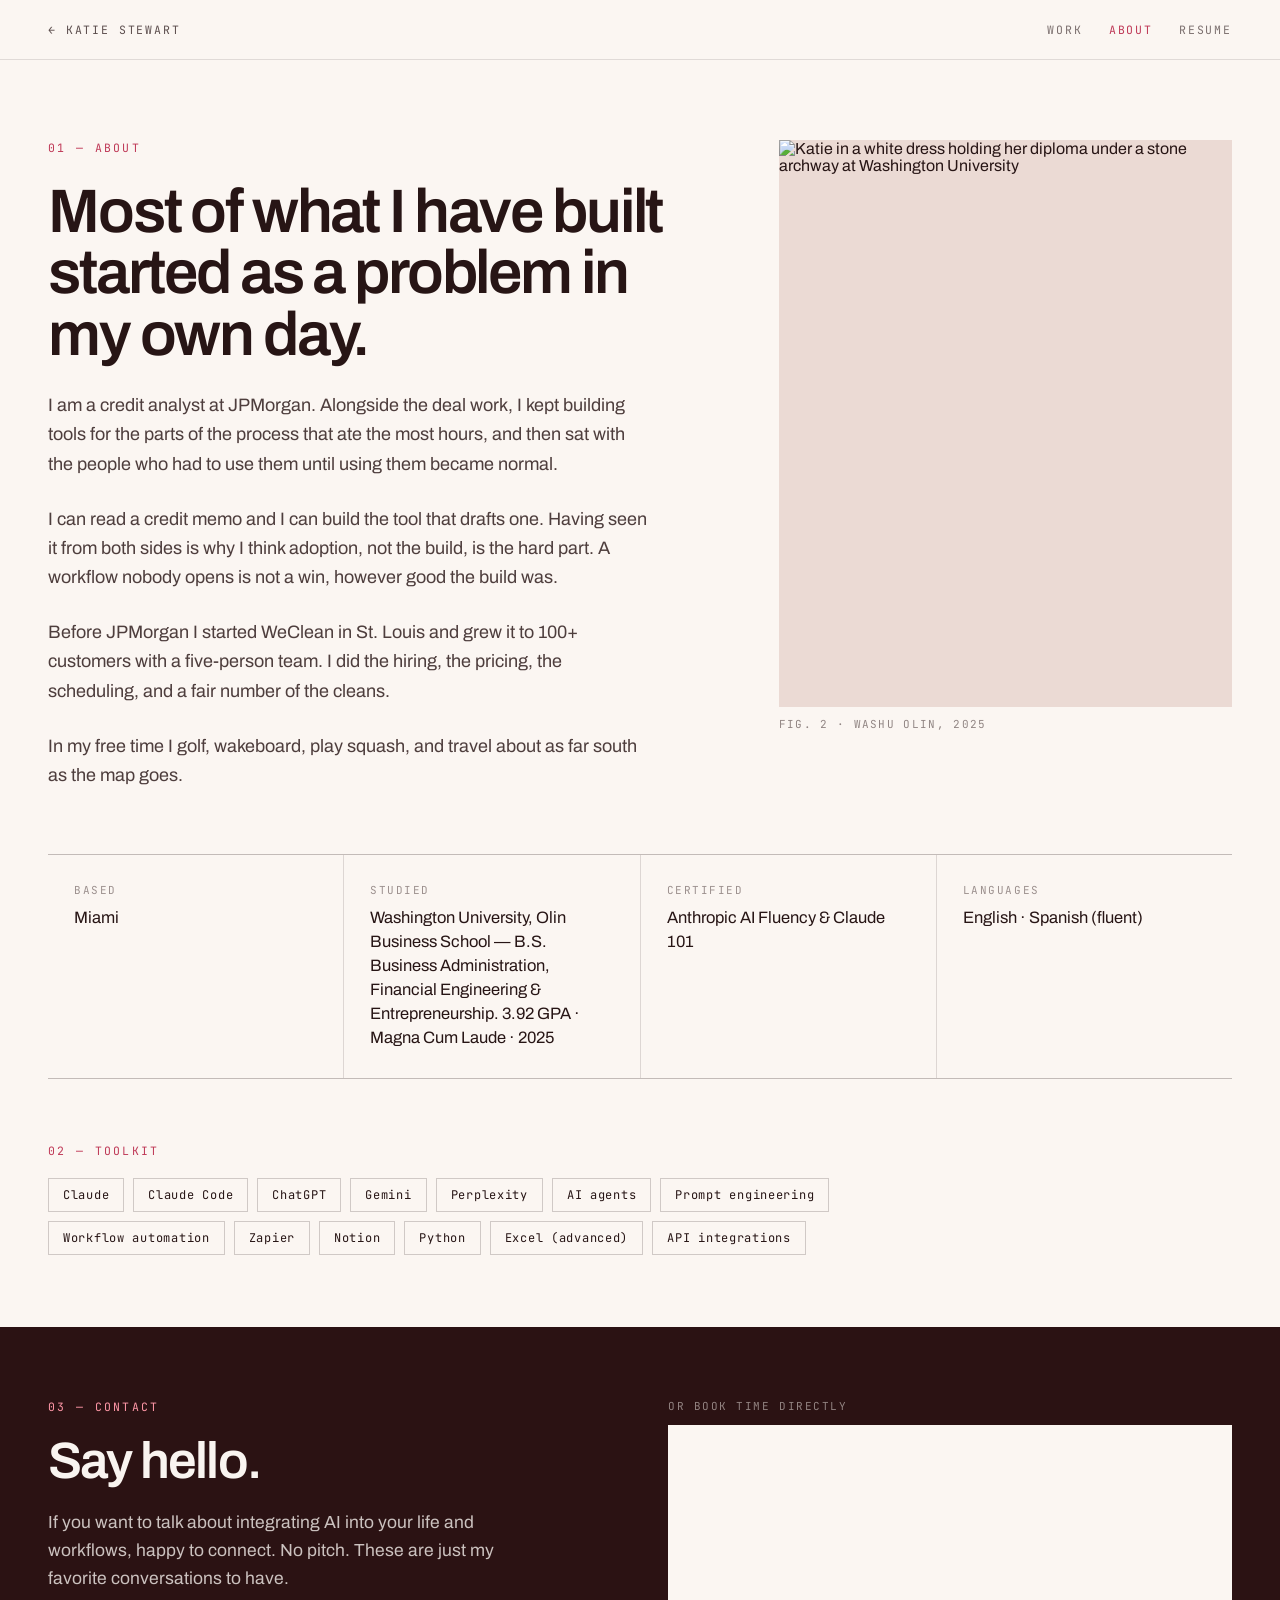
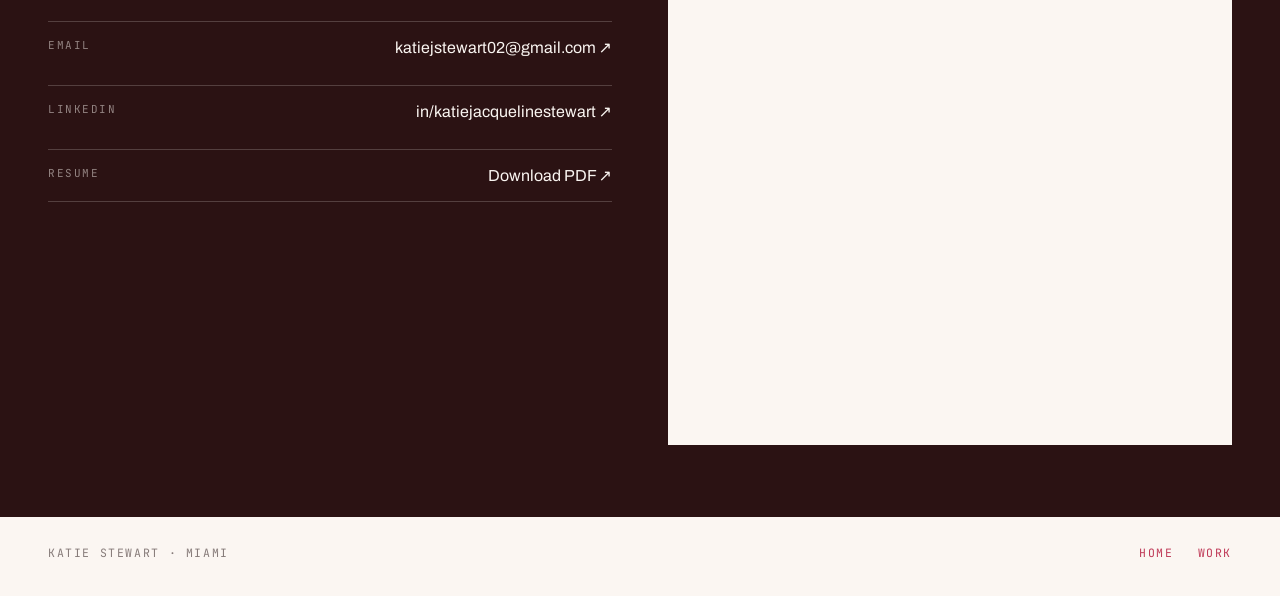
==== about/index.html @ a0d43ebe "Add files via upload" ====
<!DOCTYPE html>
<html lang="en">
<head>
<meta charset="utf-8">
<meta name="viewport" content="width=device-width, initial-scale=1">
<title>About · Katie Stewart</title>
<meta name="description" content="I am a credit analyst at JPMorgan. Alongside the deal work, I kept building tools for the parts of the process that ate the most hours, and then sat with the people who had to use them until using them became normal.">
<link rel="canonical" href="https://katiejstewart.github.io/about/">

<meta property="og:type" content="profile">
<meta property="og:site_name" content="Katie Stewart">
<meta property="og:title" content="About · Katie Stewart">
<meta property="og:description" content="I am a credit analyst at JPMorgan. Alongside the deal work, I kept building tools for the parts of the process that ate the most hours, and then sat with the people who had to use them until using them became normal.">
<meta property="og:url" content="https://katiejstewart.github.io/about/">
<meta property="og:image" content="https://katiejstewart.github.io/images/katie-portrait.jpg">
<meta property="og:image:width" content="724">
<meta property="og:image:height" content="1086">
<meta property="og:image:alt" content="Katie in a white dress holding her diploma under a stone archway at Washington University">
<meta name="twitter:card" content="summary">

<link rel="preconnect" href="https://fonts.googleapis.com">
<link rel="preconnect" href="https://fonts.gstatic.com" crossorigin>
<link href="https://fonts.googleapis.com/css2?family=Archivo:wght@400;500;600;700&amp;family=JetBrains+Mono:wght@400;500&amp;display=swap" rel="stylesheet">
<link rel="stylesheet" href="/assets/site.css">
</head>
<body class="about">
<div class="page">

  <header class="site-header">
    <a class="back" href="/">← Katie Stewart</a>
    <nav class="site-nav">
      <a href="/work/">Work</a>
      <span class="current" aria-current="page">About</span>
      <a href="/Katie-Stewart-Resume.pdf" target="_blank" rel="noopener" download="Katie-Stewart-Resume.pdf">Resume</a>
    </nav>
  </header>

  <section class="bio">
    <div class="bio-copy">
      <span class="eyebrow">01 — About</span>
      <h1>Most of what I have built started as a problem in my own day.</h1>
      <p>I am a credit analyst at JPMorgan. Alongside the deal work, I kept building tools for the parts of the process that ate the most hours, and then sat with the people who had to use them until using them became normal.</p>
      <p>I can read a credit memo and I can build the tool that drafts one. Having seen it from both sides is why I think adoption, not the build, is the hard part. A workflow nobody opens is not a win, however good the build was.</p>
      <p>Before JPMorgan I started WeClean in St. Louis and grew it to 100+ customers with a five-person team. I did the hiring, the pricing, the scheduling, and a fair number of the cleans.</p>
      <p>In my free time I golf, wakeboard, play squash, and travel about as far south as the map goes.</p>
    </div>
    <figure class="bio-figure">
      <div class="bio-frame">
        <img src="/images/katie-portrait.jpg" alt="Katie in a white dress holding her diploma under a stone archway at Washington University" width="724" height="1086">
      </div>
      <figcaption>Fig. 2 · WashU Olin, 2025</figcaption>
    </figure>
  </section>

  <section class="facts-section">
    <div class="hairline-grid facts">
      <div class="fact">
        <span class="meta">Based</span>
        <span class="fact-value">Miami</span>
      </div>
      <div class="fact">
        <span class="meta">Studied</span>
        <span class="fact-value">Washington University, Olin Business School — B.S. Business Administration, Financial Engineering &amp; Entrepreneurship. 3.92 GPA · Magna Cum Laude · 2025</span>
      </div>
      <div class="fact">
        <span class="meta">Certified</span>
        <span class="fact-value">Anthropic AI Fluency &amp; Claude 101</span>
      </div>
      <div class="fact">
        <span class="meta">Languages</span>
        <span class="fact-value">English · Spanish (fluent)</span>
      </div>
    </div>
  </section>

  <section class="toolkit">
    <span class="eyebrow">02 — Toolkit</span>
    <div class="toolkit-pills">
      <span>Claude</span>
      <span>Claude Code</span>
      <span>ChatGPT</span>
      <span>Gemini</span>
      <span>Perplexity</span>
      <span>AI agents</span>
      <span>Prompt engineering</span>
      <span>Workflow automation</span>
      <span>Zapier</span>
      <span>Notion</span>
      <span>Python</span>
      <span>Excel (advanced)</span>
      <span>API integrations</span>
    </div>
  </section>

  <section class="contact">
    <div class="contact-copy">
      <span class="eyebrow">03 — Contact</span>
      <h2>Say hello.</h2>
      <p>If you want to talk about integrating AI into your life and workflows, happy to connect. No pitch. These are just my favorite conversations to have.</p>
      <div class="contact-rows">
        <a class="contact-row" href="https://mail.google.com/mail/?view=cm&amp;fs=1&amp;to=katiejstewart02@gmail.com&amp;su=Hi%20Katie&amp;body=Hi%20Katie%2C%0A%0AI%20came%20across%20your%20site.%20I%27m%20____%20at%20____%2C%20and%20we%27re%20trying%20to%20figure%20out%20____.%0A%0AWould%20you%20be%20open%20to%20a%20short%20call%3F%0A%0AThanks%2C%0A____" target="_blank" rel="noopener"><span class="label">Email</span><span>katiejstewart02@gmail.com ↗</span></a>
        <a class="contact-row" href="https://www.linkedin.com/in/katiejacquelinestewart/" target="_blank" rel="noopener"><span class="label">LinkedIn</span><span>in/katiejacquelinestewart ↗</span></a>
        <a class="contact-row" href="/Katie-Stewart-Resume.pdf" target="_blank" rel="noopener" download="Katie-Stewart-Resume.pdf"><span class="label">Resume</span><span>Download PDF ↗</span></a>
      </div>
    </div>
    <div class="booking">
      <span class="booking-label">Or book time directly</span>
      <div class="booking-frame">
        <iframe src="https://calendly.com/katiejstewart?hide_gdpr_banner=1&amp;background_color=fbf7f4&amp;text_color=2a1218&amp;primary_color=d64c74" title="Book time with Katie Stewart"></iframe>
      </div>
    </div>
  </section>

  <footer class="site-footer about-footer">
    <span>Katie Stewart · Miami</span>
    <div class="footer-links">
      <a href="/">Home</a>
      <a href="/work/">Work</a>
    </div>
  </footer>

</div>
</body>
</html>
---- assets/site.css ----
/* ==========================================================================
   Katie Stewart — katiejstewart.github.io
   One stylesheet for three pages. Tokens, base, shared parts, then per page,
   then the breakpoints. Colours are authored in oklch.
   ========================================================================== */

/* --------------------------------------------------------------------------
   1. Tokens
   -------------------------------------------------------------------------- */

:root {
  /* Colour components, kept raw so alpha variants can be derived from them. */
  --ink-c: 0.22 0.03 20;
  --cream-c: 0.97 0.008 60;

  --paper: oklch(0.975 0.008 60);
  --ink: oklch(var(--ink-c));
  --cream: oklch(var(--cream-c));
  --cream-bright: oklch(0.99 0.006 60);

  --rose: oklch(0.55 0.17 12);
  --rose-hover: oklch(0.40 0.12 14);
  --rose-fill-hover: oklch(0.44 0.15 13);
  --rose-bright: oklch(0.62 0.17 12);
  --rose-deep: oklch(0.48 0.16 13);
  --rose-eyebrow-dark: oklch(0.80 0.14 12);
  --rose-link-dark: oklch(0.84 0.12 12);

  --oxblood: oklch(0.22 0.04 18);
  --image-bg: oklch(0.90 0.02 40);
  --quote-ink: oklch(0.32 0.05 18);

  /* Ink alphas */
  --ink-82: oklch(var(--ink-c) / 0.82);
  --ink-75: oklch(var(--ink-c) / 0.75);
  --ink-74: oklch(var(--ink-c) / 0.74);
  --ink-72: oklch(var(--ink-c) / 0.72);
  --ink-70: oklch(var(--ink-c) / 0.7);
  --ink-60: oklch(var(--ink-c) / 0.6);
  --ink-55: oklch(var(--ink-c) / 0.55);
  --ink-50: oklch(var(--ink-c) / 0.5);
  --ink-45: oklch(var(--ink-c) / 0.45);
  --ink-35: oklch(var(--ink-c) / 0.35);

  /* Lines */
  --rule: 1px solid oklch(var(--ink-c) / 0.12);
  --rule-strong: 1px solid oklch(var(--ink-c) / 0.14);
  --divider-bg: oklch(var(--ink-c) / 0.14);
  --pill-border: 1px solid oklch(var(--ink-c) / 0.2);
  --button-border: 1px solid oklch(var(--ink-c) / 0.28);

  /* Cream alphas, used on the oxblood band */
  --cream-78: oklch(var(--cream-c) / 0.78);
  --cream-50: oklch(var(--cream-c) / 0.5);
  --cream-rule: 1px solid oklch(var(--cream-c) / 0.2);

  --sans: "Archivo", system-ui, sans-serif;
  --mono: "JetBrains Mono", ui-monospace, monospace;

  --gutter: 48px;
}

body.home { --gutter: 44px; }

/* --------------------------------------------------------------------------
   2. Base
   -------------------------------------------------------------------------- */

* { box-sizing: border-box; }

html,
body {
  margin: 0;
  padding: 0;
  background: var(--paper);
}

body {
  color: var(--ink);
  font-family: var(--sans);
  -webkit-font-smoothing: antialiased;
}

a {
  color: var(--rose);
  text-decoration: none;
}

a:hover { color: var(--rose-hover); }

::selection {
  background: var(--rose-bright);
  color: var(--cream-bright);
}

img { display: block; }

h1, h2, h3, p { margin: 0; }

/* Visible focus, since every interactive element here is a link. */
a:focus-visible {
  outline: 2px solid var(--rose);
  outline-offset: 3px;
}

/* --------------------------------------------------------------------------
   3. Shared parts
   -------------------------------------------------------------------------- */

.page {
  min-height: 100vh;
  background: var(--paper);
  color: var(--ink);
}

.eyebrow {
  font-family: var(--mono);
  font-size: 11.5px;
  letter-spacing: 0.2em;
  text-transform: uppercase;
  color: var(--rose);
}

.meta {
  font-family: var(--mono);
  font-size: 11px;
  letter-spacing: 0.14em;
  text-transform: uppercase;
  color: var(--ink-45);
}

/* Sticky header on Work and About */
.site-header {
  position: sticky;
  top: 0;
  z-index: 5;
  display: flex;
  align-items: center;
  justify-content: space-between;
  gap: 24px;
  padding: 22px var(--gutter);
  background: oklch(0.975 0.008 60 / 0.92);
  -webkit-backdrop-filter: blur(8px);
  backdrop-filter: blur(8px);
  border-bottom: var(--rule);
  font-family: var(--mono);
  font-size: 11.5px;
  letter-spacing: 0.16em;
  text-transform: uppercase;
}

.site-header .back { color: var(--ink-75); }
.site-header .back:hover { color: var(--rose); }

.site-nav {
  display: flex;
  gap: 26px;
}

.site-nav a { color: var(--ink-60); }
.site-nav a:hover { color: var(--rose); }
.site-nav .current { color: var(--rose); }

/* Footers */
.site-footer {
  display: flex;
  flex-wrap: wrap;
  align-items: center;
  justify-content: space-between;
  gap: 20px;
  font-family: var(--mono);
  text-transform: uppercase;
  color: var(--ink-55);
}

.site-footer .footer-links {
  display: flex;
  gap: 24px;
}

/* Buttons */
.btn {
  padding: 13px 22px;
  font-size: 14.5px;
  border-radius: 2px;
}

.btn-filled {
  background: var(--rose);
  color: var(--cream-bright);
  font-weight: 500;
}

.btn-filled:hover {
  background: var(--rose-fill-hover);
  color: var(--cream-bright);
}

.btn-outline {
  border: var(--button-border);
  color: var(--ink);
}

.btn-outline:hover {
  border-color: var(--rose);
  color: var(--rose);
}

/* The hairline-table pattern: 1px grid gap over a tinted background, with
   paper-coloured cells. The tint always sits on an inner element so it never
   bleeds into the page gutter. */
.hairline-grid {
  display: grid;
  gap: 1px;
  background: var(--divider-bg);
}

.hairline-grid > * { background: var(--paper); }

/* --------------------------------------------------------------------------
   4. Home
   -------------------------------------------------------------------------- */

.home .page {
  display: flex;
  flex-direction: column;
}

.home-header {
  display: flex;
  align-items: center;
  justify-content: space-between;
  gap: 24px;
  padding: 24px var(--gutter);
  border-bottom: var(--rule);
  font-family: var(--mono);
  font-size: 11.5px;
  letter-spacing: 0.16em;
  text-transform: uppercase;
}

.home-header .wordmark { color: var(--ink-70); }
.home-header .email-link { color: var(--ink-60); }
.home-header .email-link:hover { color: var(--rose); }

.home-main {
  flex: 1;
  display: grid;
  grid-template-columns: minmax(0, 1.15fr) minmax(0, 0.85fr);
  min-height: 0;
}

.home-copy {
  padding: 44px var(--gutter);
  display: flex;
  flex-direction: column;
  justify-content: center;
  gap: 26px;
}

.home-name {
  font-weight: 600;
  font-size: clamp(54px, 7.2vw, 116px);
  line-height: 0.84;
  letter-spacing: -0.045em;
}

.home-tagline {
  font-size: clamp(19px, 1.6vw, 25px);
  line-height: 1.35;
  max-width: 24ch;
  font-weight: 500;
  letter-spacing: -0.012em;
  text-wrap: pretty;
}

.home-body {
  font-size: 16px;
  line-height: 1.62;
  max-width: 54ch;
  color: var(--ink-74);
  text-wrap: pretty;
}

.button-row {
  display: flex;
  flex-wrap: wrap;
  gap: 11px;
}

.home-figure {
  margin: 0;
  position: relative;
  overflow: hidden;
  background: var(--image-bg);
  min-height: 420px;
}

.home-figure img {
  position: absolute;
  inset: 0;
  width: 100%;
  height: 100%;
  object-fit: cover;
  object-position: 50% 45%;
}

.home-figure figcaption {
  position: absolute;
  left: 18px;
  bottom: 16px;
  padding: 6px 10px;
  background: oklch(var(--ink-c) / 0.55);
  color: oklch(0.98 0.008 60);
  font-family: var(--mono);
  font-size: 10.5px;
  letter-spacing: 0.1em;
  text-transform: uppercase;
  -webkit-backdrop-filter: blur(4px);
  backdrop-filter: blur(4px);
}

.home-footer {
  padding: 18px var(--gutter);
  border-top: var(--rule);
  font-size: 11px;
  letter-spacing: 0.12em;
}

/* --------------------------------------------------------------------------
   5. Work
   -------------------------------------------------------------------------- */

.work-intro {
  padding: 76px var(--gutter) 44px;
  display: flex;
  flex-direction: column;
  gap: 22px;
  max-width: 1240px;
}

.work-intro h1 {
  font-weight: 600;
  font-size: clamp(40px, 5.2vw, 76px);
  line-height: 0.94;
  letter-spacing: -0.035em;
}

.work-intro p {
  font-size: 19px;
  line-height: 1.55;
  max-width: 62ch;
  color: var(--ink-75);
  text-wrap: pretty;
}

.stat-row {
  display: flex;
  flex-wrap: wrap;
  gap: 48px;
  padding: 0 var(--gutter) 52px;
}

.stat {
  display: flex;
  flex-direction: column;
  gap: 5px;
}

.stat strong {
  font-size: 38px;
  font-weight: 600;
  letter-spacing: -0.03em;
  color: var(--rose);
  line-height: 1;
}

.stat span {
  font-size: 14px;
  line-height: 1.4;
  max-width: 24ch;
  color: var(--ink-70);
}

.roles { border-top: var(--rule-strong); }

.role {
  display: grid;
  grid-template-columns: minmax(0, 340px) minmax(0, 1fr);
  gap: 56px;
  padding: 52px var(--gutter);
  border-bottom: var(--rule-strong);
}

.role-rail {
  display: flex;
  flex-direction: column;
  gap: 14px;
}

.role-index {
  font-family: var(--mono);
  font-size: 32px;
  font-weight: 500;
  color: oklch(0.55 0.17 12 / 0.35);
  line-height: 1;
}

.role-rail h2 {
  font-size: 26px;
  font-weight: 600;
  letter-spacing: -0.02em;
  line-height: 1.15;
}

.role-meta {
  font-family: var(--mono);
  font-size: 11.5px;
  letter-spacing: 0.12em;
  text-transform: uppercase;
  color: var(--ink-55);
}

.role-badge {
  align-self: flex-start;
  margin-top: 6px;
  padding: 6px 12px;
  background: oklch(0.62 0.17 12 / 0.12);
  color: var(--rose-deep);
  font-family: var(--mono);
  font-size: 11px;
  letter-spacing: 0.1em;
  text-transform: uppercase;
}

.role-body {
  display: flex;
  flex-direction: column;
  gap: 26px;
}

.role-line {
  display: grid;
  grid-template-columns: 96px minmax(0, 1fr);
  gap: 20px;
  align-items: baseline;
}

.role-line p {
  font-size: 17px;
  line-height: 1.6;
  max-width: 62ch;
  text-wrap: pretty;
}

.pull-quote {
  padding-left: 20px;
  border-left: 2px solid var(--rose-bright);
  font-size: 18.5px;
  line-height: 1.5;
  max-width: 56ch;
  color: var(--quote-ink);
  text-wrap: pretty;
}

.build-intro {
  padding: 72px var(--gutter) 36px;
  display: flex;
  flex-direction: column;
  gap: 20px;
}

.build-intro h2 {
  font-weight: 600;
  font-size: clamp(32px, 3.6vw, 52px);
  line-height: 1;
  letter-spacing: -0.03em;
}

.build-intro p {
  font-size: 17px;
  line-height: 1.6;
  max-width: 60ch;
  color: var(--ink-72);
  text-wrap: pretty;
}

.build-section { padding: 0 var(--gutter) 76px; }

.build-cards {
  grid-template-columns: repeat(auto-fit, minmax(300px, 1fr));
  border: var(--rule-strong);
}

.build-card {
  padding: 32px 28px;
  display: flex;
  flex-direction: column;
  gap: 14px;
  min-height: 270px;
}

.build-card-head {
  display: flex;
  justify-content: space-between;
  align-items: baseline;
  gap: 12px;
  font-family: var(--mono);
  font-size: 11px;
  letter-spacing: 0.12em;
  text-transform: uppercase;
  color: var(--ink-45);
}

.build-card-head .status { color: var(--rose); }

.build-card h3 {
  font-size: 21px;
  font-weight: 600;
  letter-spacing: -0.018em;
}

.build-card p {
  font-size: 15.5px;
  line-height: 1.55;
  color: var(--ink-72);
  text-wrap: pretty;
}

.tag-row {
  margin-top: auto;
  display: flex;
  flex-wrap: wrap;
  gap: 8px;
}

.tag {
  padding: 5px 10px;
  border: var(--pill-border);
  font-family: var(--mono);
  font-size: 10.5px;
  letter-spacing: 0.08em;
  text-transform: uppercase;
}

.work-footer {
  padding: 30px var(--gutter) 40px;
  border-top: var(--rule-strong);
  font-size: 11.5px;
  letter-spacing: 0.14em;
}

/* --------------------------------------------------------------------------
   6. About
   -------------------------------------------------------------------------- */

.bio {
  display: grid;
  grid-template-columns: minmax(0, 1.25fr) minmax(0, 0.85fr);
  gap: 64px;
  padding: 80px var(--gutter) 64px;
  align-items: start;
}

.bio-copy {
  display: flex;
  flex-direction: column;
  gap: 26px;
}

.bio-copy h1 {
  font-weight: 600;
  font-size: clamp(38px, 4.8vw, 68px);
  line-height: 1;
  letter-spacing: -0.035em;
  max-width: 18ch;
  text-wrap: pretty;
}

.bio-copy p {
  font-size: 18px;
  line-height: 1.62;
  max-width: 60ch;
  color: var(--ink-82);
  text-wrap: pretty;
}

.bio-figure {
  margin: 0;
  display: flex;
  flex-direction: column;
  gap: 10px;
}

.bio-frame {
  position: relative;
  aspect-ratio: 4 / 5;
  background: var(--image-bg);
  overflow: hidden;
}

.bio-frame img {
  position: absolute;
  inset: 0;
  width: 100%;
  height: 100%;
  object-fit: cover;
}

.bio-figure figcaption {
  font-family: var(--mono);
  font-size: 11px;
  letter-spacing: 0.12em;
  text-transform: uppercase;
  color: var(--ink-50);
}

.facts-section { padding: 0 var(--gutter) 64px; }

.facts {
  grid-template-columns: repeat(auto-fit, minmax(200px, 1fr));
  border-top: var(--rule-strong);
  border-bottom: var(--rule-strong);
}

.fact {
  padding: 28px 26px;
  display: flex;
  flex-direction: column;
  gap: 9px;
}

.fact-value {
  font-size: 16.5px;
  line-height: 1.45;
}

.toolkit {
  padding: 0 var(--gutter) 72px;
  display: flex;
  flex-direction: column;
  gap: 20px;
}

.toolkit-pills {
  display: flex;
  flex-wrap: wrap;
  gap: 9px;
  max-width: 960px;
}

.toolkit-pills span {
  padding: 8px 14px;
  border: var(--pill-border);
  font-family: var(--mono);
  font-size: 12px;
  letter-spacing: 0.06em;
}

.contact {
  background: var(--oxblood);
  color: var(--cream);
  padding: 72px var(--gutter);
  display: grid;
  grid-template-columns: minmax(0, 1fr) minmax(0, 1fr);
  gap: 56px;
  align-items: start;
}

.contact-copy {
  display: flex;
  flex-direction: column;
  gap: 22px;
}

.contact-copy .eyebrow { color: var(--rose-eyebrow-dark); }

.contact-copy h2 {
  font-weight: 600;
  font-size: clamp(34px, 4vw, 58px);
  line-height: 1;
  letter-spacing: -0.035em;
}

.contact-copy > p {
  font-size: 17.5px;
  line-height: 1.6;
  max-width: 46ch;
  color: var(--cream-78);
  text-wrap: pretty;
}

.contact-rows {
  display: flex;
  flex-direction: column;
  gap: 12px;
  margin-top: 6px;
}

.contact-row {
  display: flex;
  justify-content: space-between;
  gap: 16px;
  padding: 16px 0;
  border-top: var(--cream-rule);
  color: var(--cream);
  font-size: 16px;
}

.contact-row:last-child { border-bottom: var(--cream-rule); }

.contact-row:hover { color: var(--rose-link-dark); }

.contact-row .label {
  font-family: var(--mono);
  font-size: 11px;
  letter-spacing: 0.14em;
  text-transform: uppercase;
  color: var(--cream-50);
}

.contact-row:focus-visible { outline-color: var(--rose-link-dark); }

.booking {
  display: flex;
  flex-direction: column;
  gap: 12px;
}

.booking-label {
  font-family: var(--mono);
  font-size: 11px;
  letter-spacing: 0.14em;
  text-transform: uppercase;
  color: var(--cream-50);
}

.booking-frame {
  background: var(--paper);
  min-height: 620px;
  overflow: hidden;
}

.booking-frame iframe {
  width: 100%;
  height: 620px;
  border: 0;
  display: block;
}

.about-footer {
  padding: 28px var(--gutter) 36px;
  font-size: 11.5px;
  letter-spacing: 0.14em;
}

/* --------------------------------------------------------------------------
   7. Responsive
   The reference is fluid only, so the two column layouts never collapsed.
   These are the breakpoints called for in the handoff.
   -------------------------------------------------------------------------- */

/* Work role articles stack, rail above the problem/built/outcome rows. */
@media (max-width: 900px) {
  .role {
    grid-template-columns: minmax(0, 1fr);
    gap: 32px;
  }
}

/* Home and About drop to one column. On Home the photo goes below the copy. */
@media (max-width: 860px) {
  .home-main {
    grid-template-columns: minmax(0, 1fr);
  }

  .home-copy {
    padding-top: 56px;
    padding-bottom: 56px;
  }

  .home-figure {
    min-height: 0;
    aspect-ratio: 4 / 3;
  }

  .bio {
    grid-template-columns: minmax(0, 1fr);
    gap: 40px;
  }

  .bio-frame { max-width: 420px; }

  .contact {
    grid-template-columns: minmax(0, 1fr);
    gap: 44px;
  }
}

/* Tighter gutters and vertical rhythm once the viewport is phone sized. */
@media (max-width: 700px) {
  body { --gutter: 24px; }

  .site-header,
  .home-header {
    gap: 16px;
  }

  .site-nav { gap: 18px; }

  .work-intro { padding-top: 52px; }

  .stat-row { gap: 32px 40px; }

  .role { padding-top: 40px; padding-bottom: 40px; }

  .build-intro { padding-top: 52px; }

  .bio { padding-top: 52px; }

  .contact { padding-top: 56px; padding-bottom: 56px; }

  .build-cards {
    grid-template-columns: minmax(0, 1fr);
  }
}

/* The 96px label column stacks above its paragraph. */
@media (max-width: 600px) {
  .role-line {
    grid-template-columns: minmax(0, 1fr);
    gap: 8px;
  }

  .home-header,
  .site-header {
    flex-wrap: wrap;
  }

  .site-footer {
    align-items: flex-start;
    flex-direction: column;
    gap: 14px;
  }
}
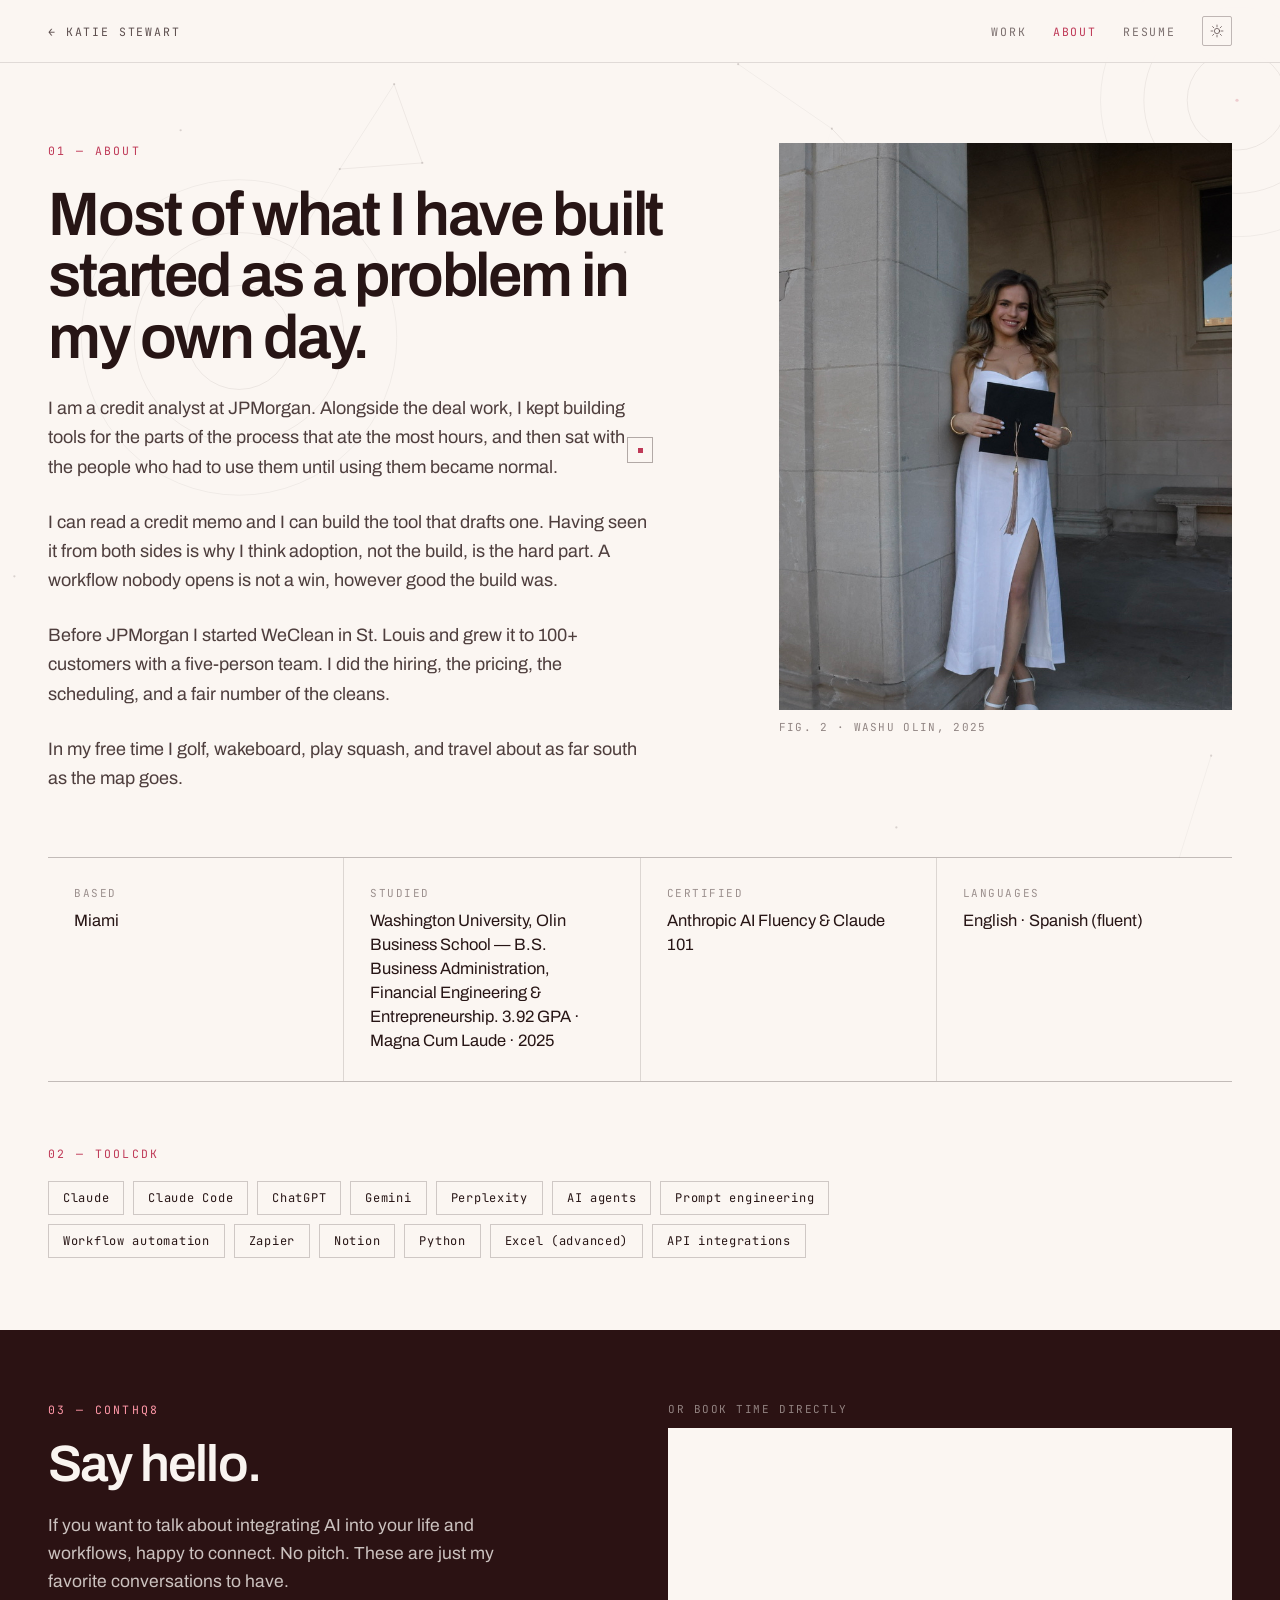
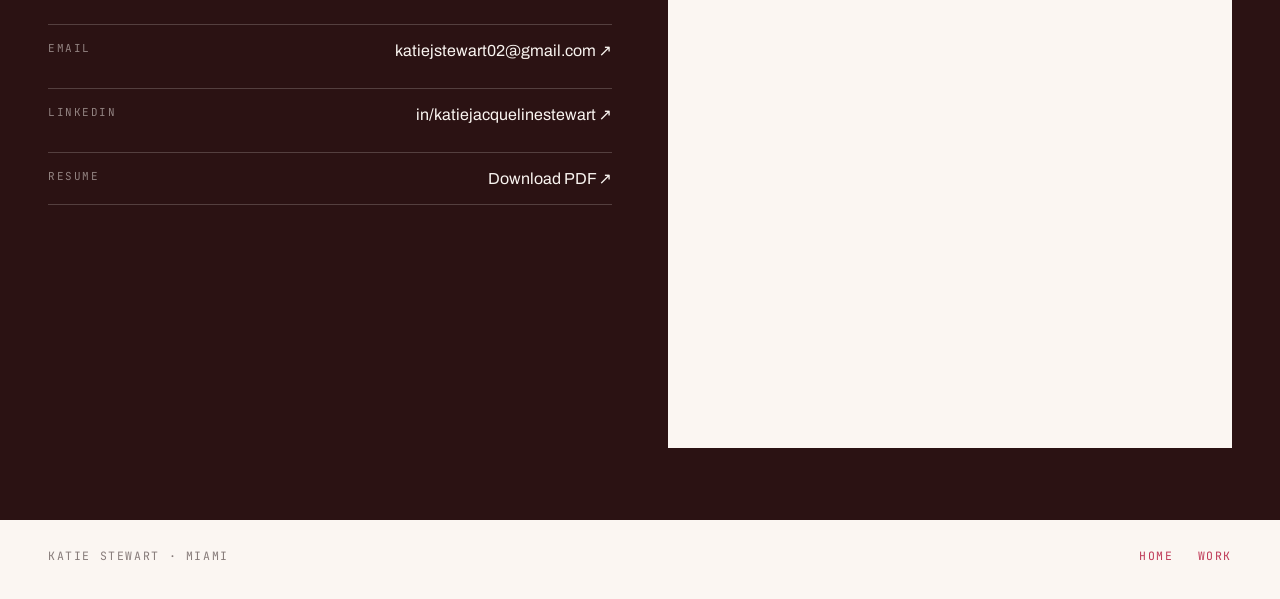
==== commit 27783682: "Add files via upload" ====
--- a/about/index.html
+++ b/about/index.html
@@ -21,6 +21,11 @@
 <link rel="preconnect" href="https://fonts.googleapis.com">
 <link rel="preconnect" href="https://fonts.gstatic.com" crossorigin>
 <link href="https://fonts.googleapis.com/css2?family=Archivo:wght@400;500;600;700&amp;family=JetBrains+Mono:wght@400;500&amp;display=swap" rel="stylesheet">
+<script>
+/* Applies the saved theme before first paint, and marks JS as available so the
+   reveal styles only ever engage when something can un-hide them. */
+(function(){var r=document.documentElement;r.className+=" js";try{if(localStorage.getItem("theme")==="dark")r.setAttribute("data-theme","dark");}catch(e){}})();
+</script>
 <link rel="stylesheet" href="/assets/site.css">
 </head>
 <body class="about">
@@ -32,11 +37,15 @@
       <a href="/work/">Work</a>
       <span class="current" aria-current="page">About</span>
       <a href="/Katie-Stewart-Resume.pdf" target="_blank" rel="noopener" download="Katie-Stewart-Resume.pdf">Resume</a>
+      <button class="theme-toggle" type="button" aria-label="Switch to dark theme">
+        <svg class="icon-sun" viewBox="0 0 24 24" fill="none" stroke="currentColor" stroke-width="1.6" stroke-linecap="round" aria-hidden="true"><circle cx="12" cy="12" r="4.5"/><path d="M12 1.8v3.1M12 19.1v3.1M4.4 4.4l2.2 2.2M17.4 17.4l2.2 2.2M1.8 12h3.1M19.1 12h3.1M4.4 19.6l2.2-2.2M17.4 6.6l2.2-2.2"/></svg>
+        <svg class="icon-moon" viewBox="0 0 24 24" fill="none" stroke="currentColor" stroke-width="1.6" stroke-linejoin="round" aria-hidden="true"><path d="M20.2 14.7A8.6 8.6 0 1 1 9.3 3.8a6.9 6.9 0 0 0 10.9 10.9Z"/></svg>
+      </button>
     </nav>
   </header>
 
   <section class="bio">
-    <div class="bio-copy">
+    <div class="bio-copy" data-reveal>
       <span class="eyebrow">01 — About</span>
       <h1>Most of what I have built started as a problem in my own day.</h1>
       <p>I am a credit analyst at JPMorgan. Alongside the deal work, I kept building tools for the parts of the process that ate the most hours, and then sat with the people who had to use them until using them became normal.</p>
@@ -44,7 +53,7 @@
       <p>Before JPMorgan I started WeClean in St. Louis and grew it to 100+ customers with a five-person team. I did the hiring, the pricing, the scheduling, and a fair number of the cleans.</p>
       <p>In my free time I golf, wakeboard, play squash, and travel about as far south as the map goes.</p>
     </div>
-    <figure class="bio-figure">
+    <figure class="bio-figure" data-reveal data-reveal-delay="120">
       <div class="bio-frame">
         <img src="/images/katie-portrait.jpg" alt="Katie in a white dress holding her diploma under a stone archway at Washington University" width="724" height="1086">
       </div>
@@ -52,7 +61,7 @@
     </figure>
   </section>
 
-  <section class="facts-section">
+  <section class="facts-section" data-reveal>
     <div class="hairline-grid facts">
       <div class="fact">
         <span class="meta">Based</span>
@@ -73,7 +82,7 @@
     </div>
   </section>
 
-  <section class="toolkit">
+  <section class="toolkit" data-reveal>
     <span class="eyebrow">02 — Toolkit</span>
     <div class="toolkit-pills">
       <span>Claude</span>
@@ -93,7 +102,7 @@
   </section>
 
   <section class="contact">
-    <div class="contact-copy">
+    <div class="contact-copy" data-reveal>
       <span class="eyebrow">03 — Contact</span>
       <h2>Say hello.</h2>
       <p>If you want to talk about integrating AI into your life and workflows, happy to connect. No pitch. These are just my favorite conversations to have.</p>
@@ -103,7 +112,7 @@
         <a class="contact-row" href="/Katie-Stewart-Resume.pdf" target="_blank" rel="noopener" download="Katie-Stewart-Resume.pdf"><span class="label">Resume</span><span>Download PDF ↗</span></a>
       </div>
     </div>
-    <div class="booking">
+    <div class="booking" data-reveal data-reveal-delay="120">
       <span class="booking-label">Or book time directly</span>
       <div class="booking-frame">
         <iframe src="https://calendly.com/katiejstewart?hide_gdpr_banner=1&amp;background_color=fbf7f4&amp;text_color=2a1218&amp;primary_color=d64c74" title="Book time with Katie Stewart"></iframe>
@@ -120,5 +129,6 @@
   </footer>
 
 </div>
+<script src="/assets/site.js" defer></script>
 </body>
 </html>
--- a/assets/site.css
+++ b/assets/site.css
@@ -9,19 +9,26 @@
    -------------------------------------------------------------------------- */
 
 :root {
-  /* Colour components, kept raw so alpha variants can be derived from them. */
+  color-scheme: light;
+
+  /* Colour components, kept raw so alpha variants can be derived from them.
+     The dark theme only has to swap these components — every alpha variant,
+     hairline, and tint below is derived and follows automatically. */
   --ink-c: 0.22 0.03 20;
   --cream-c: 0.97 0.008 60;
+  --rose-c: 0.55 0.17 12;
+  --rose-bright-c: 0.62 0.17 12;
 
   --paper: oklch(0.975 0.008 60);
+  --header-bg: oklch(0.975 0.008 60 / 0.92);
   --ink: oklch(var(--ink-c));
   --cream: oklch(var(--cream-c));
   --cream-bright: oklch(0.99 0.006 60);
 
-  --rose: oklch(0.55 0.17 12);
+  --rose: oklch(var(--rose-c));
   --rose-hover: oklch(0.40 0.12 14);
   --rose-fill-hover: oklch(0.44 0.15 13);
-  --rose-bright: oklch(0.62 0.17 12);
+  --rose-bright: oklch(var(--rose-bright-c));
   --rose-deep: oklch(0.48 0.16 13);
   --rose-eyebrow-dark: oklch(0.80 0.14 12);
   --rose-link-dark: oklch(0.84 0.12 12);
@@ -29,6 +36,11 @@
   --oxblood: oklch(0.22 0.04 18);
   --image-bg: oklch(0.90 0.02 40);
   --quote-ink: oklch(0.32 0.05 18);
+
+  /* Derived rose tints */
+  --rose-index: oklch(var(--rose-c) / 0.35);
+  --badge-bg: oklch(var(--rose-bright-c) / 0.12);
+  --btn-filled-fg: var(--cream-bright);
 
   /* Ink alphas */
   --ink-82: oklch(var(--ink-c) / 0.82);
@@ -60,6 +72,27 @@
   --gutter: 48px;
 }
 
+/* Dark theme. Built from her existing oxblood/cream pair rather than a new
+   palette: the page becomes the contact band, ink flips to cream, rose lifts. */
+:root[data-theme="dark"] {
+  color-scheme: dark;
+
+  --ink-c: 0.95 0.012 60;
+  --rose-c: 0.72 0.16 12;
+  --rose-bright-c: 0.78 0.15 12;
+
+  --paper: oklch(0.175 0.026 18);
+  --header-bg: oklch(0.175 0.026 18 / 0.92);
+  --rose-hover: oklch(0.84 0.12 12);
+  --rose-fill-hover: oklch(0.80 0.15 12);
+  --rose-deep: oklch(0.82 0.13 12);
+
+  --oxblood: oklch(0.235 0.038 18);
+  --image-bg: oklch(0.28 0.03 30);
+  --quote-ink: oklch(0.86 0.05 18);
+  --btn-filled-fg: oklch(0.16 0.03 18);
+}
+
 body.home { --gutter: 44px; }
 
 /* --------------------------------------------------------------------------
@@ -109,8 +142,10 @@
 
 .page {
   min-height: 100vh;
-  background: var(--paper);
+  background: transparent;
   color: var(--ink);
+  position: relative;
+  z-index: 1;
 }
 
 .eyebrow {
@@ -139,7 +174,7 @@
   justify-content: space-between;
   gap: 24px;
   padding: 22px var(--gutter);
-  background: oklch(0.975 0.008 60 / 0.92);
+  background: var(--header-bg);
   -webkit-backdrop-filter: blur(8px);
   backdrop-filter: blur(8px);
   border-bottom: var(--rule);
@@ -187,13 +222,13 @@
 
 .btn-filled {
   background: var(--rose);
-  color: var(--cream-bright);
+  color: var(--btn-filled-fg);
   font-weight: 500;
 }
 
 .btn-filled:hover {
   background: var(--rose-fill-hover);
-  color: var(--cream-bright);
+  color: var(--btn-filled-fg);
 }
 
 .btn-outline {
@@ -310,7 +345,7 @@
   left: 18px;
   bottom: 16px;
   padding: 6px 10px;
-  background: oklch(var(--ink-c) / 0.55);
+  background: oklch(0.22 0.03 20 / 0.55);
   color: oklch(0.98 0.008 60);
   font-family: var(--mono);
   font-size: 10.5px;
@@ -402,7 +437,7 @@
   font-family: var(--mono);
   font-size: 32px;
   font-weight: 500;
-  color: oklch(0.55 0.17 12 / 0.35);
+  color: var(--rose-index);
   line-height: 1;
 }
 
@@ -425,7 +460,7 @@
   align-self: flex-start;
   margin-top: 6px;
   padding: 6px 12px;
-  background: oklch(0.62 0.17 12 / 0.12);
+  background: var(--badge-bg);
   color: var(--rose-deep);
   font-family: var(--mono);
   font-size: 11px;
@@ -843,3 +878,181 @@
     gap: 14px;
   }
 }
+
+/* --------------------------------------------------------------------------
+   8. Motion and interaction layer
+   Everything here is additive and JS-gated. With JS off, or with
+   prefers-reduced-motion, the page falls back to the static design.
+   -------------------------------------------------------------------------- */
+
+/* Theme swap. Kept short so switching feels instant, not draggy. */
+html.js body,
+html.js .page,
+html.js .site-header,
+html.js .contact,
+html.js .hairline-grid,
+html.js .hairline-grid > * {
+  transition: background-color 220ms ease, color 220ms ease, border-color 220ms ease;
+}
+
+/* --- Ambient background field ------------------------------------------- */
+
+#ambient {
+  position: fixed;
+  inset: 0;
+  z-index: 0;
+  pointer-events: none;
+  opacity: 0;
+  transition: opacity 900ms ease;
+}
+
+#ambient.on { opacity: 1; }
+
+/* --- Scroll reveal ------------------------------------------------------- */
+
+html.js [data-reveal] {
+  opacity: 0;
+  transform: translateY(14px);
+  transition: opacity 620ms cubic-bezier(0.22, 0.61, 0.36, 1),
+              transform 620ms cubic-bezier(0.22, 0.61, 0.36, 1);
+  will-change: opacity, transform;
+}
+
+html.js [data-reveal].shown {
+  opacity: 1;
+  transform: none;
+  will-change: auto;
+}
+
+/* --- Theme toggle -------------------------------------------------------- */
+
+.theme-toggle {
+  display: inline-flex;
+  align-items: center;
+  justify-content: center;
+  width: 30px;
+  height: 30px;
+  padding: 0;
+  margin: -6px 0;
+  background: none;
+  border: var(--button-border);
+  border-radius: 2px;
+  color: var(--ink-60);
+  cursor: pointer;
+  flex: none;
+  transition: color 160ms ease, border-color 160ms ease;
+}
+
+.theme-toggle:hover {
+  color: var(--rose);
+  border-color: var(--rose);
+}
+
+.theme-toggle:focus-visible {
+  outline: 2px solid var(--rose);
+  outline-offset: 3px;
+}
+
+.theme-toggle svg {
+  width: 14px;
+  height: 14px;
+  display: block;
+}
+
+.theme-toggle .icon-moon { display: none; }
+:root[data-theme="dark"] .theme-toggle .icon-sun { display: none; }
+:root[data-theme="dark"] .theme-toggle .icon-moon { display: block; }
+
+/* Toggle sits inside the nav row on Work/About and the header row on Home. */
+.site-nav { align-items: center; }
+.home-header .header-right {
+  display: flex;
+  align-items: center;
+  gap: 20px;
+}
+
+/* --- Custom cursor ------------------------------------------------------- */
+
+html.cursor-on,
+html.cursor-on a,
+html.cursor-on button { cursor: none; }
+
+.cursor-dot,
+.cursor-ring {
+  position: fixed;
+  top: 0;
+  left: 0;
+  z-index: 9999;
+  pointer-events: none;
+  opacity: 0;
+  transition: opacity 200ms ease;
+}
+
+html.cursor-on .cursor-dot,
+html.cursor-on .cursor-ring { opacity: 1; }
+
+.cursor-dot {
+  width: 5px;
+  height: 5px;
+  margin: -2.5px 0 0 -2.5px;
+  background: var(--rose);
+}
+
+.cursor-ring {
+  width: 26px;
+  height: 26px;
+  margin: -13px 0 0 -13px;
+  border: 1px solid oklch(var(--ink-c) / 0.34);
+  transition: width 180ms ease, height 180ms ease, margin 180ms ease,
+              border-color 180ms ease, opacity 200ms ease, transform 180ms ease;
+}
+
+/* Over a link the ring opens up and takes the accent colour. */
+.cursor-ring.is-link {
+  width: 46px;
+  height: 46px;
+  margin: -23px 0 0 -23px;
+  border-color: var(--rose);
+}
+
+/* Over running text it becomes a reading caret instead of a box. */
+.cursor-ring.is-text {
+  width: 2px;
+  height: 24px;
+  margin: -12px 0 0 -1px;
+  border: 0;
+  background: oklch(var(--ink-c) / 0.5);
+}
+
+.cursor-dot.is-text { opacity: 0; }
+
+/* --- Stat count-up ------------------------------------------------------- */
+
+/* Reserve the final width so the row does not reflow while counting. */
+.stat strong { font-variant-numeric: tabular-nums; }
+
+/* --- Respect the system preference -------------------------------------- */
+
+@media (prefers-reduced-motion: reduce) {
+  html.js [data-reveal] {
+    opacity: 1;
+    transform: none;
+    transition: none;
+  }
+
+  html.js body,
+  html.js .page,
+  html.js .site-header,
+  html.js .contact,
+  html.js .hairline-grid,
+  html.js .hairline-grid > * { transition: none; }
+
+  #ambient { display: none; }
+  .cursor-dot, .cursor-ring { display: none; }
+}
+
+/* Touch and coarse pointers never get the cursor treatment. */
+@media (hover: none), (pointer: coarse) {
+  .cursor-dot, .cursor-ring { display: none; }
+  html.cursor-on, html.cursor-on a, html.cursor-on button { cursor: auto; }
+}
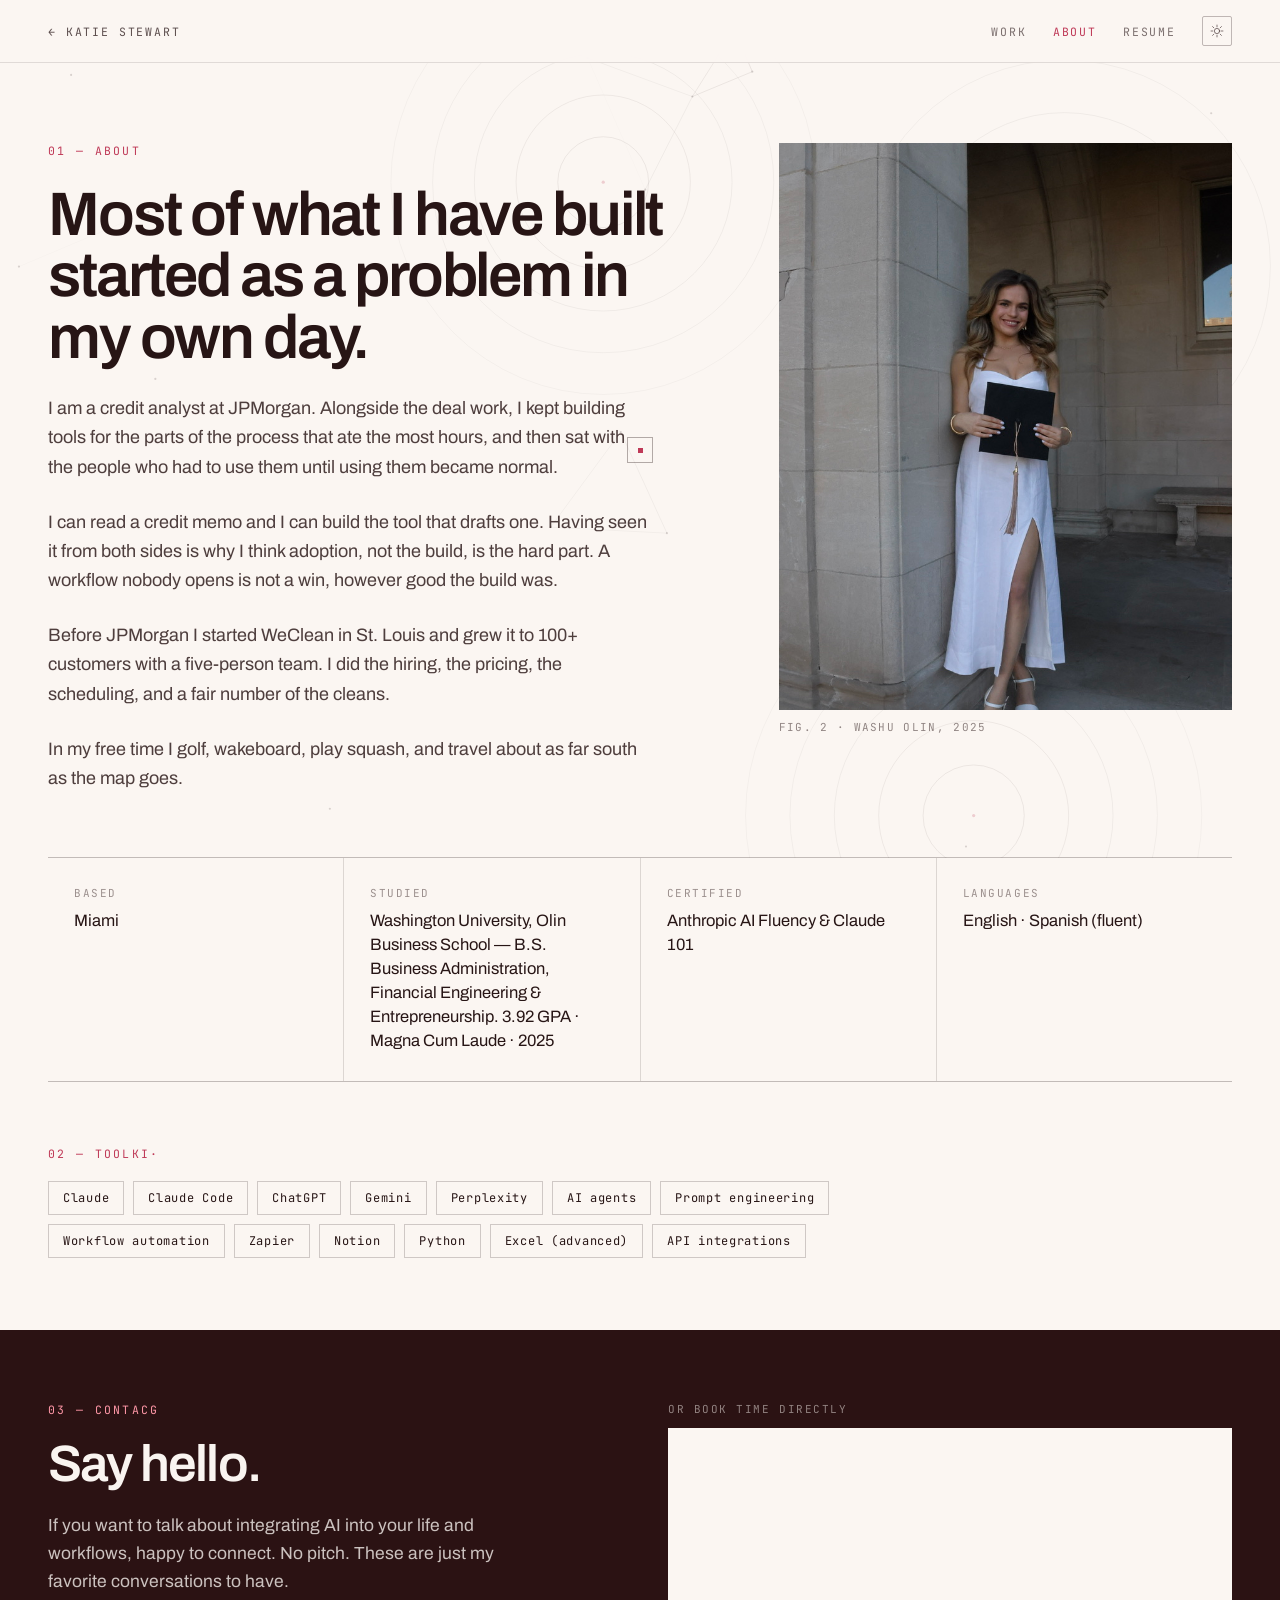
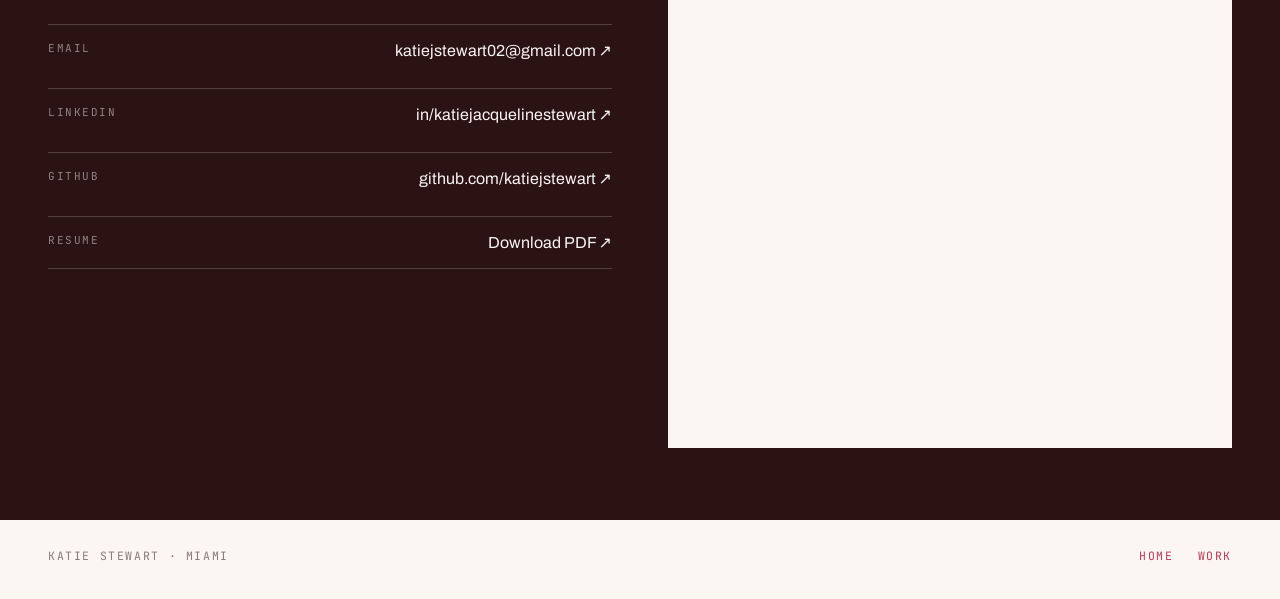
==== commit 4d34c6ae: "Add files via upload" ====
--- a/about/index.html
+++ b/about/index.html
@@ -109,6 +109,7 @@
       <div class="contact-rows">
         <a class="contact-row" href="https://mail.google.com/mail/?view=cm&amp;fs=1&amp;to=katiejstewart02@gmail.com&amp;su=Hi%20Katie&amp;body=Hi%20Katie%2C%0A%0AI%20came%20across%20your%20site.%20I%27m%20____%20at%20____%2C%20and%20we%27re%20trying%20to%20figure%20out%20____.%0A%0AWould%20you%20be%20open%20to%20a%20short%20call%3F%0A%0AThanks%2C%0A____" target="_blank" rel="noopener"><span class="label">Email</span><span>katiejstewart02@gmail.com ↗</span></a>
         <a class="contact-row" href="https://www.linkedin.com/in/katiejacquelinestewart/" target="_blank" rel="noopener"><span class="label">LinkedIn</span><span>in/katiejacquelinestewart ↗</span></a>
+        <a class="contact-row" href="https://github.com/katiejstewart" target="_blank" rel="noopener"><span class="label">GitHub</span><span>github.com/katiejstewart ↗</span></a>
         <a class="contact-row" href="/Katie-Stewart-Resume.pdf" target="_blank" rel="noopener" download="Katie-Stewart-Resume.pdf"><span class="label">Resume</span><span>Download PDF ↗</span></a>
       </div>
     </div>
--- a/assets/site.css
+++ b/assets/site.css
@@ -567,6 +567,24 @@
   display: flex;
   flex-wrap: wrap;
   gap: 8px;
+}
+
+/* Live-project link at the foot of a build card. */
+.build-visit {
+  margin-top: 14px;
+  align-self: flex-start;
+  font-family: var(--mono);
+  font-size: 11px;
+  letter-spacing: 0.12em;
+  text-transform: uppercase;
+  color: var(--rose);
+  border-bottom: 1px solid transparent;
+  padding-bottom: 2px;
+}
+
+.build-visit:hover {
+  color: var(--rose-hover);
+  border-bottom-color: var(--rose-hover);
 }
 
 .tag {
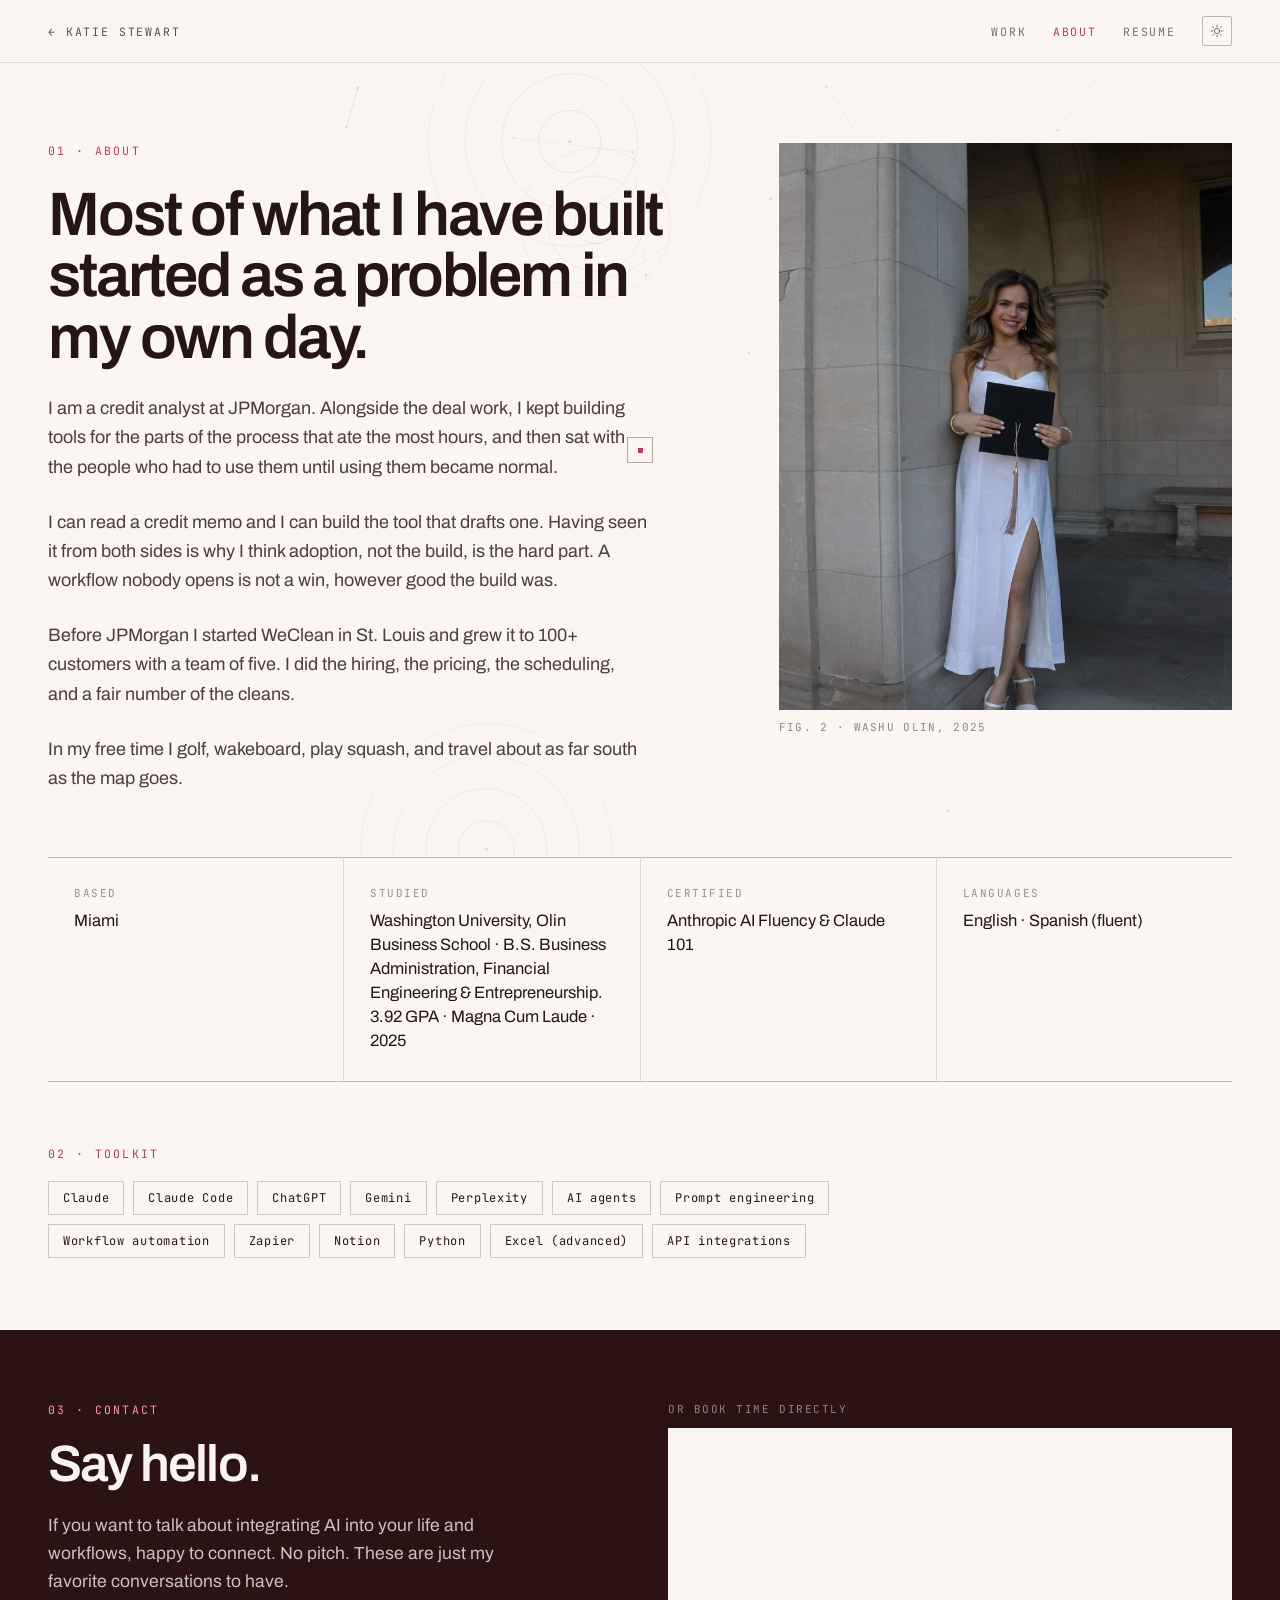
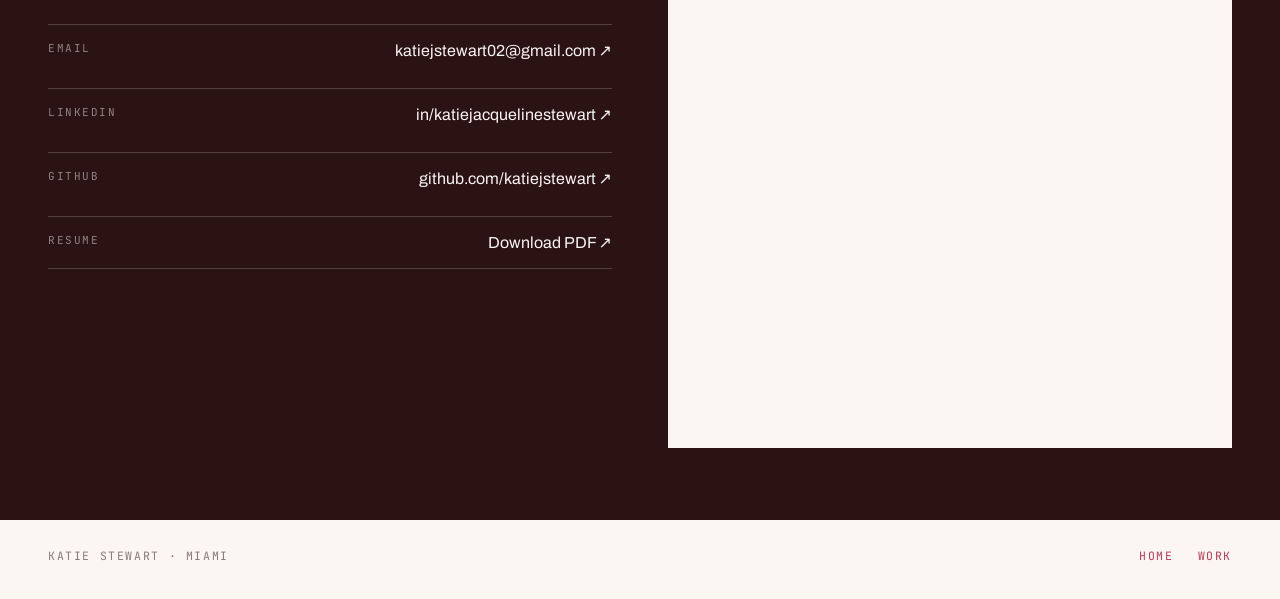
==== commit 645f5f6c: "Voice pass: remove em dashes and hyphens per style rules" ====
--- a/about/index.html
+++ b/about/index.html
@@ -46,11 +46,11 @@
 
   <section class="bio">
     <div class="bio-copy" data-reveal>
-      <span class="eyebrow">01 — About</span>
+      <span class="eyebrow">01 · About</span>
       <h1>Most of what I have built started as a problem in my own day.</h1>
       <p>I am a credit analyst at JPMorgan. Alongside the deal work, I kept building tools for the parts of the process that ate the most hours, and then sat with the people who had to use them until using them became normal.</p>
       <p>I can read a credit memo and I can build the tool that drafts one. Having seen it from both sides is why I think adoption, not the build, is the hard part. A workflow nobody opens is not a win, however good the build was.</p>
-      <p>Before JPMorgan I started WeClean in St. Louis and grew it to 100+ customers with a five-person team. I did the hiring, the pricing, the scheduling, and a fair number of the cleans.</p>
+      <p>Before JPMorgan I started WeClean in St. Louis and grew it to 100+ customers with a team of five. I did the hiring, the pricing, the scheduling, and a fair number of the cleans.</p>
       <p>In my free time I golf, wakeboard, play squash, and travel about as far south as the map goes.</p>
     </div>
     <figure class="bio-figure" data-reveal data-reveal-delay="120">
@@ -69,7 +69,7 @@
       </div>
       <div class="fact">
         <span class="meta">Studied</span>
-        <span class="fact-value">Washington University, Olin Business School — B.S. Business Administration, Financial Engineering &amp; Entrepreneurship. 3.92 GPA · Magna Cum Laude · 2025</span>
+        <span class="fact-value">Washington University, Olin Business School · B.S. Business Administration, Financial Engineering &amp; Entrepreneurship. 3.92 GPA · Magna Cum Laude · 2025</span>
       </div>
       <div class="fact">
         <span class="meta">Certified</span>
@@ -83,7 +83,7 @@
   </section>
 
   <section class="toolkit" data-reveal>
-    <span class="eyebrow">02 — Toolkit</span>
+    <span class="eyebrow">02 · Toolkit</span>
     <div class="toolkit-pills">
       <span>Claude</span>
       <span>Claude Code</span>
@@ -103,7 +103,7 @@
 
   <section class="contact">
     <div class="contact-copy" data-reveal>
-      <span class="eyebrow">03 — Contact</span>
+      <span class="eyebrow">03 · Contact</span>
       <h2>Say hello.</h2>
       <p>If you want to talk about integrating AI into your life and workflows, happy to connect. No pitch. These are just my favorite conversations to have.</p>
       <div class="contact-rows">
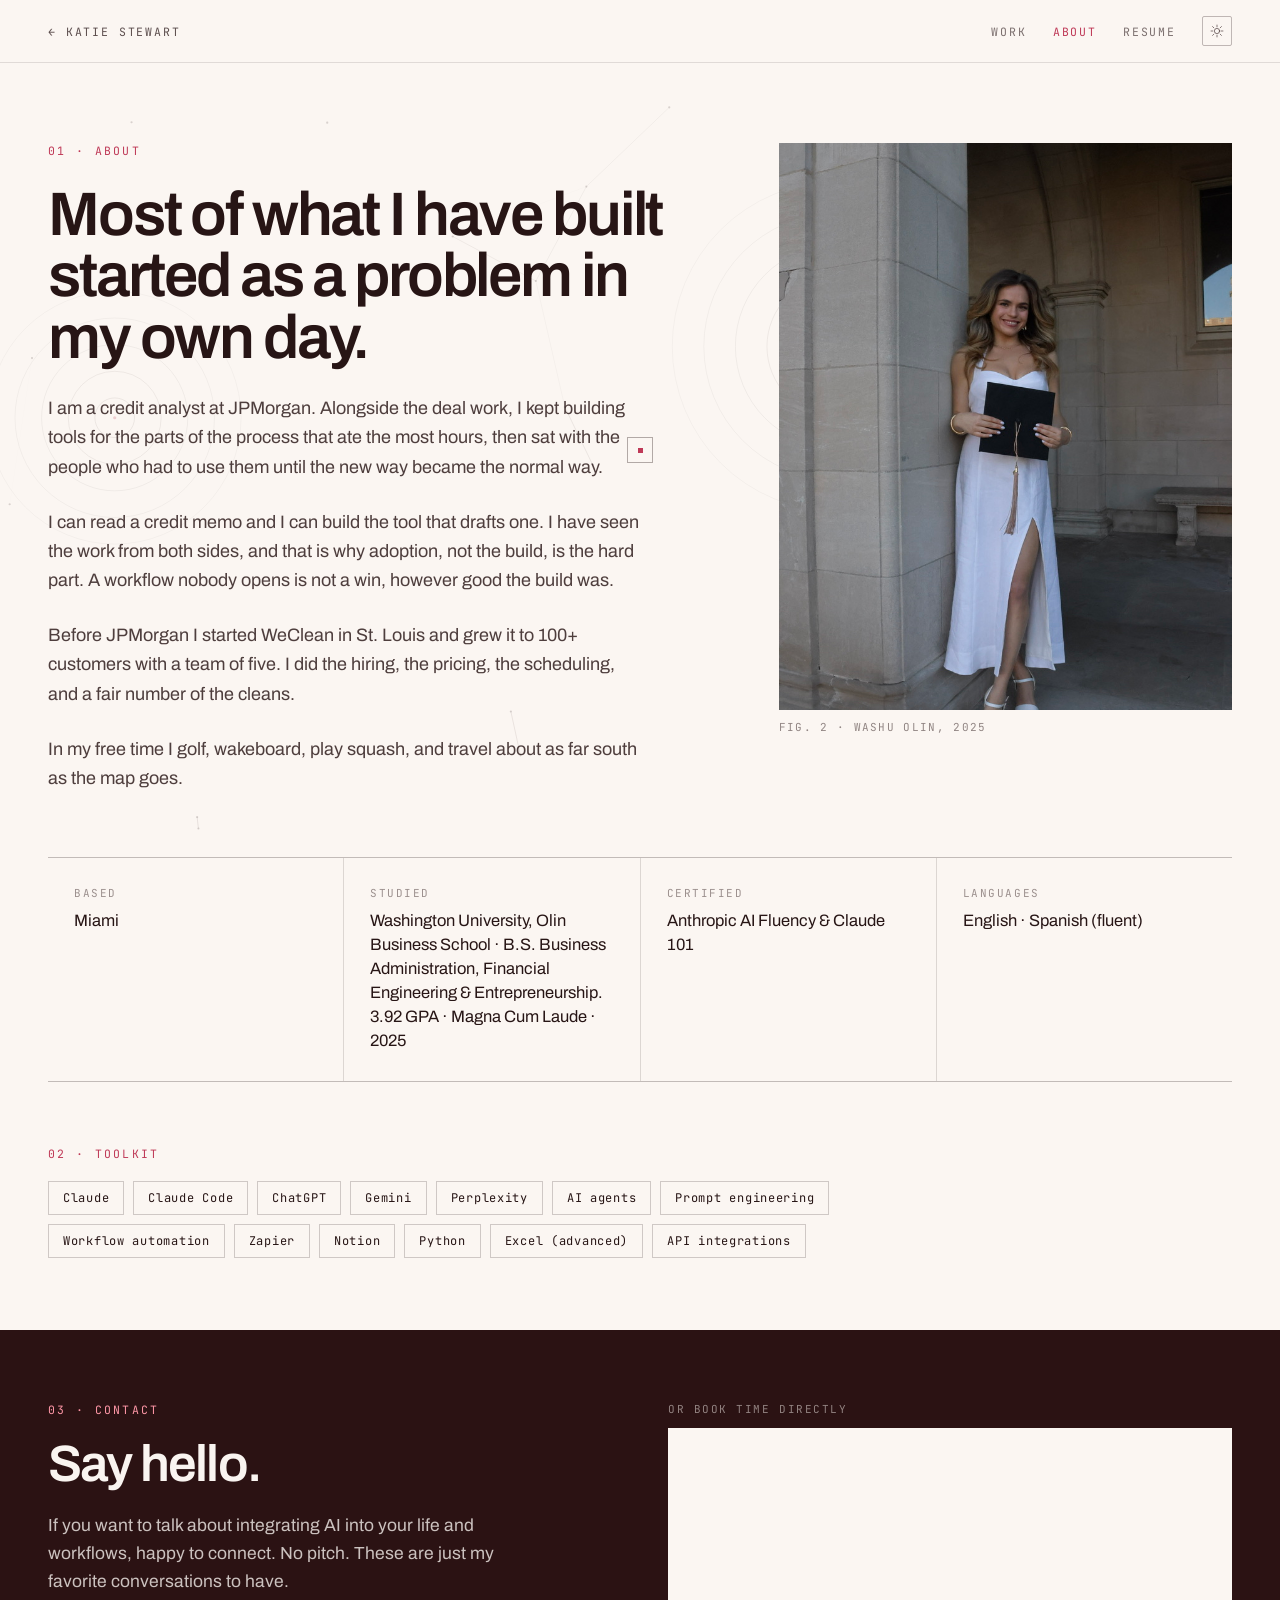
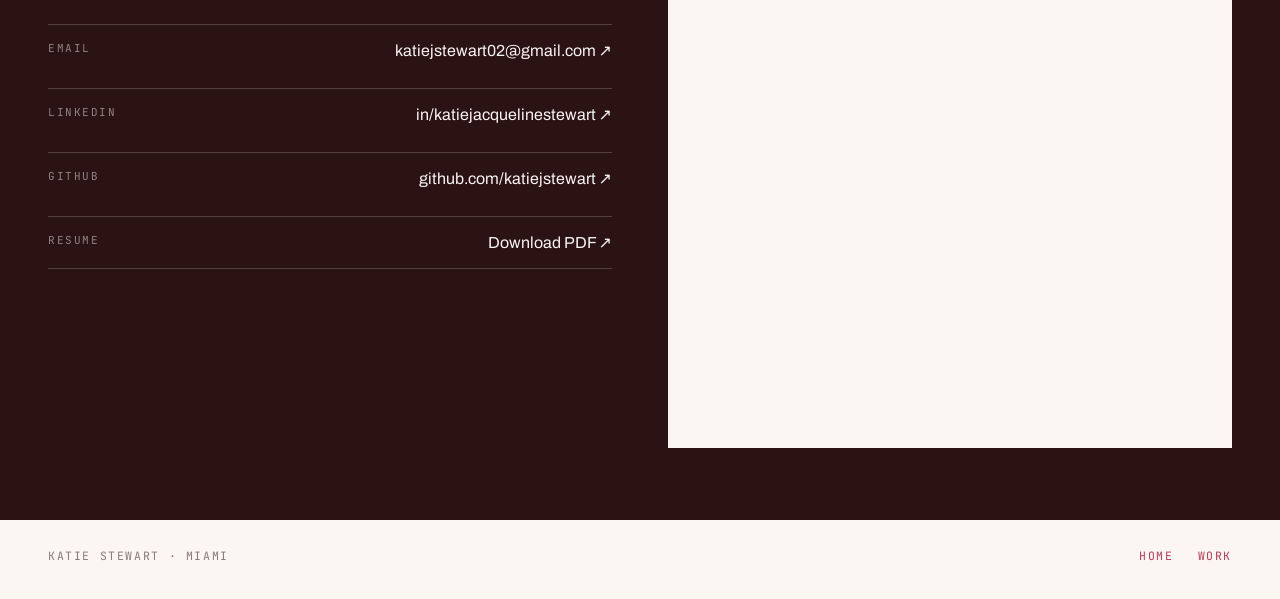
==== commit a6a25372: "Voice pass on About bio" ====
--- a/about/index.html
+++ b/about/index.html
@@ -4,13 +4,13 @@
 <meta charset="utf-8">
 <meta name="viewport" content="width=device-width, initial-scale=1">
 <title>About · Katie Stewart</title>
-<meta name="description" content="I am a credit analyst at JPMorgan. Alongside the deal work, I kept building tools for the parts of the process that ate the most hours, and then sat with the people who had to use them until using them became normal.">
+<meta name="description" content="I am a credit analyst at JPMorgan. Alongside the deal work, I kept building tools for the parts of the process that ate the most hours, then sat with the people who had to use them until the new way became the normal way.">
 <link rel="canonical" href="https://katiejstewart.github.io/about/">
 
 <meta property="og:type" content="profile">
 <meta property="og:site_name" content="Katie Stewart">
 <meta property="og:title" content="About · Katie Stewart">
-<meta property="og:description" content="I am a credit analyst at JPMorgan. Alongside the deal work, I kept building tools for the parts of the process that ate the most hours, and then sat with the people who had to use them until using them became normal.">
+<meta property="og:description" content="I am a credit analyst at JPMorgan. Alongside the deal work, I kept building tools for the parts of the process that ate the most hours, then sat with the people who had to use them until the new way became the normal way.">
 <meta property="og:url" content="https://katiejstewart.github.io/about/">
 <meta property="og:image" content="https://katiejstewart.github.io/images/katie-portrait.jpg">
 <meta property="og:image:width" content="724">
@@ -48,8 +48,8 @@
     <div class="bio-copy" data-reveal>
       <span class="eyebrow">01 · About</span>
       <h1>Most of what I have built started as a problem in my own day.</h1>
-      <p>I am a credit analyst at JPMorgan. Alongside the deal work, I kept building tools for the parts of the process that ate the most hours, and then sat with the people who had to use them until using them became normal.</p>
-      <p>I can read a credit memo and I can build the tool that drafts one. Having seen it from both sides is why I think adoption, not the build, is the hard part. A workflow nobody opens is not a win, however good the build was.</p>
+      <p>I am a credit analyst at JPMorgan. Alongside the deal work, I kept building tools for the parts of the process that ate the most hours, then sat with the people who had to use them until the new way became the normal way.</p>
+      <p>I can read a credit memo and I can build the tool that drafts one. I have seen the work from both sides, and that is why adoption, not the build, is the hard part. A workflow nobody opens is not a win, however good the build was.</p>
       <p>Before JPMorgan I started WeClean in St. Louis and grew it to 100+ customers with a team of five. I did the hiring, the pricing, the scheduling, and a fair number of the cleans.</p>
       <p>In my free time I golf, wakeboard, play squash, and travel about as far south as the map goes.</p>
     </div>
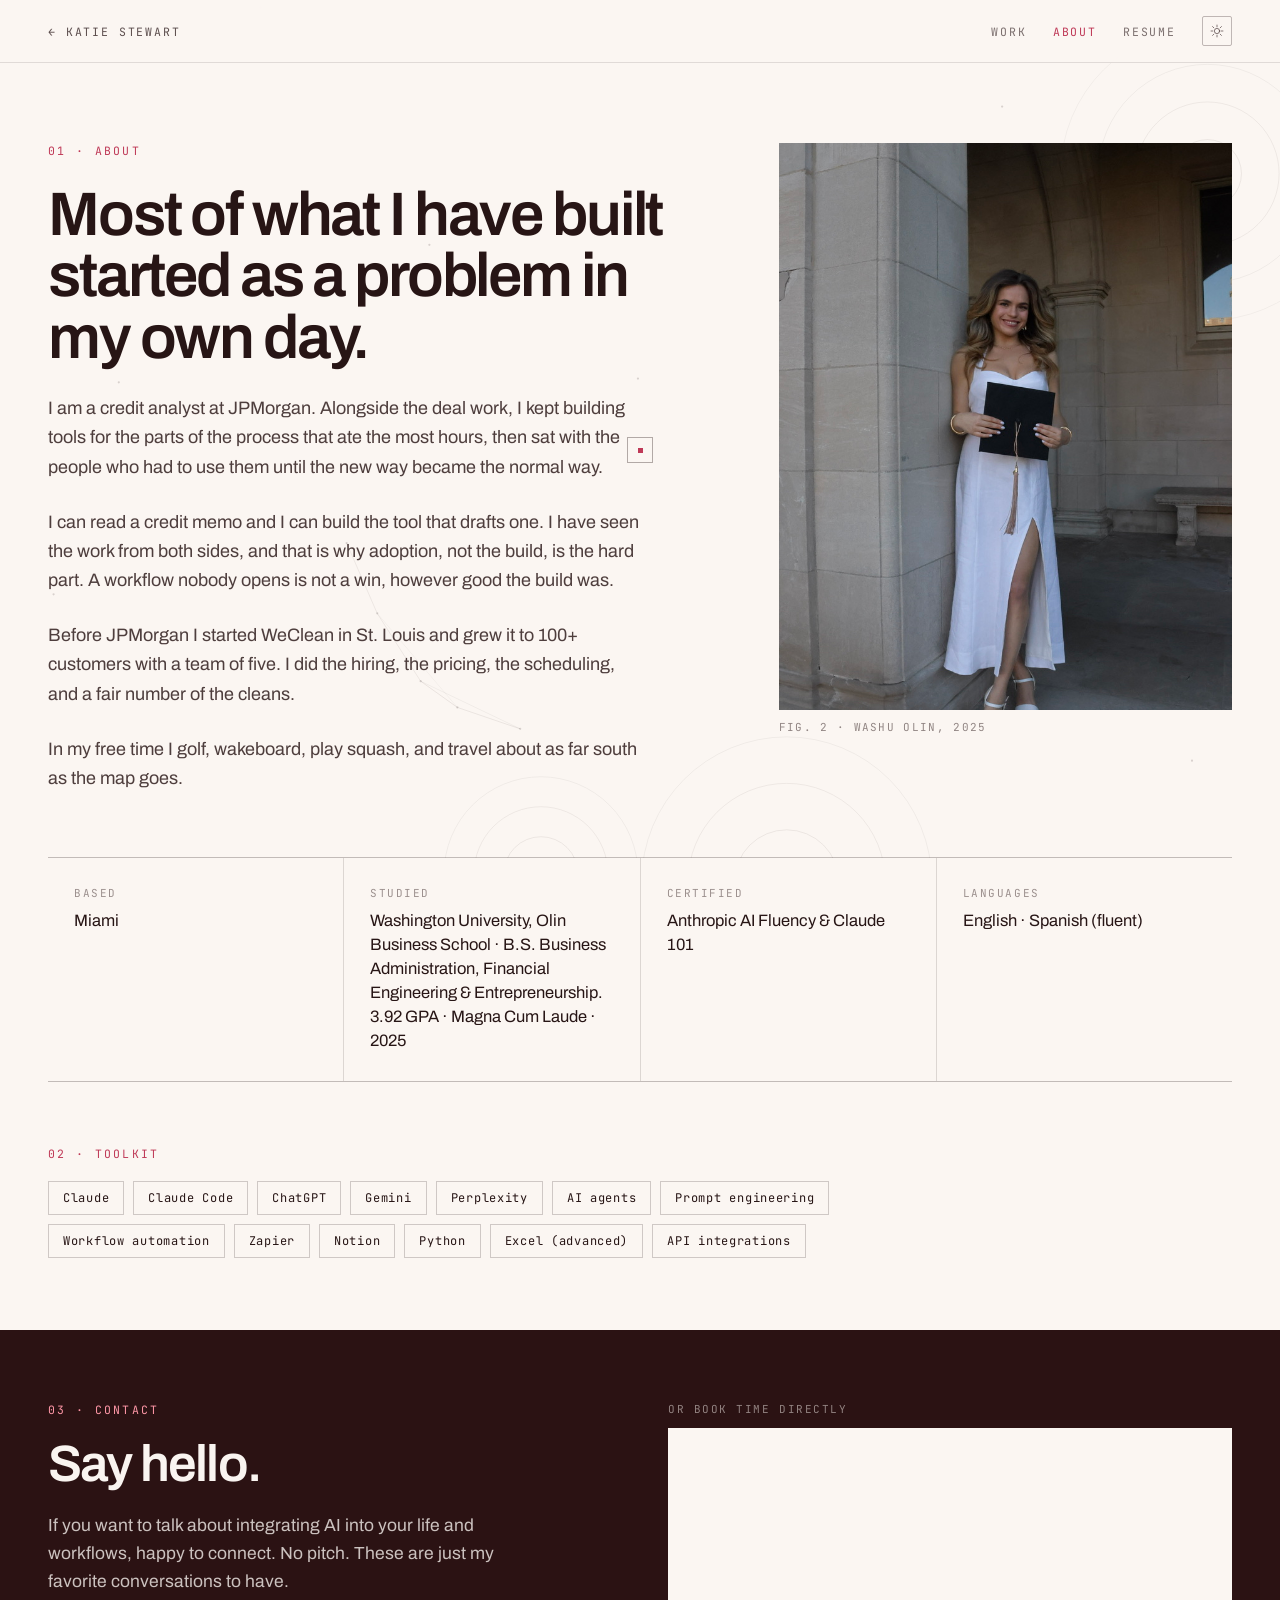
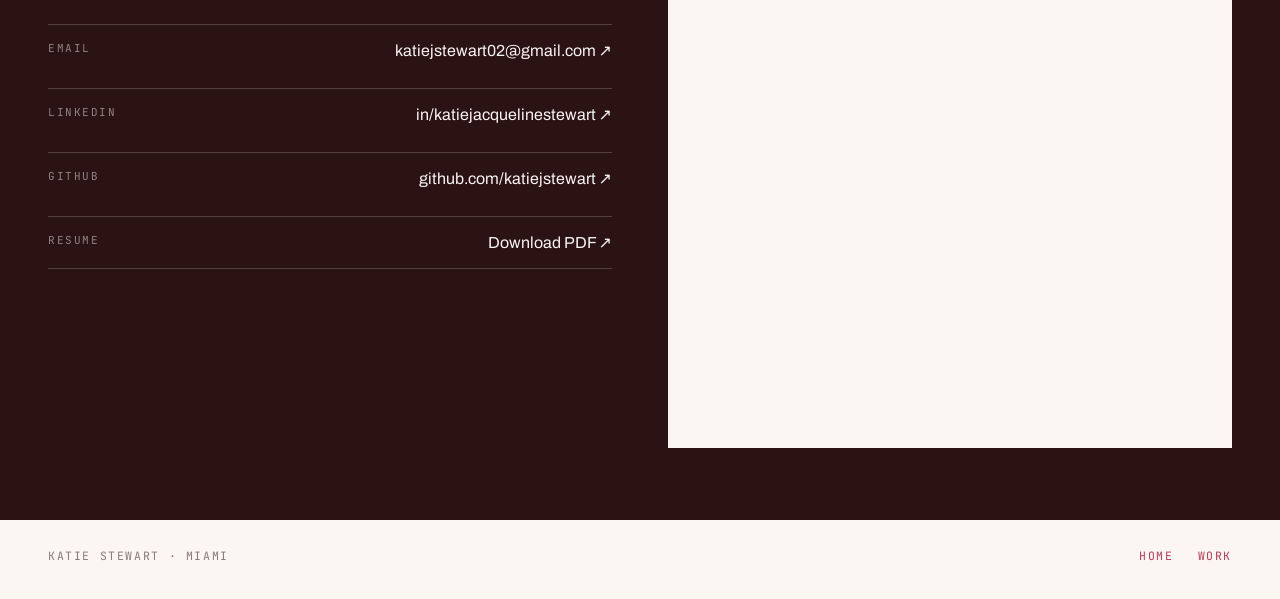
==== commit 0f0c807a: "Resume downloads save as StewartKatieResume.pdf" ====
--- a/about/index.html
+++ b/about/index.html
@@ -36,7 +36,7 @@
     <nav class="site-nav">
       <a href="/work/">Work</a>
       <span class="current" aria-current="page">About</span>
-      <a href="/Katie-Stewart-Resume.pdf" target="_blank" rel="noopener" download="Katie-Stewart-Resume.pdf">Resume</a>
+      <a href="/Katie-Stewart-Resume.pdf" target="_blank" rel="noopener" download="StewartKatieResume.pdf">Resume</a>
       <button class="theme-toggle" type="button" aria-label="Switch to dark theme">
         <svg class="icon-sun" viewBox="0 0 24 24" fill="none" stroke="currentColor" stroke-width="1.6" stroke-linecap="round" aria-hidden="true"><circle cx="12" cy="12" r="4.5"/><path d="M12 1.8v3.1M12 19.1v3.1M4.4 4.4l2.2 2.2M17.4 17.4l2.2 2.2M1.8 12h3.1M19.1 12h3.1M4.4 19.6l2.2-2.2M17.4 6.6l2.2-2.2"/></svg>
         <svg class="icon-moon" viewBox="0 0 24 24" fill="none" stroke="currentColor" stroke-width="1.6" stroke-linejoin="round" aria-hidden="true"><path d="M20.2 14.7A8.6 8.6 0 1 1 9.3 3.8a6.9 6.9 0 0 0 10.9 10.9Z"/></svg>
@@ -110,7 +110,7 @@
         <a class="contact-row" href="https://mail.google.com/mail/?view=cm&amp;fs=1&amp;to=katiejstewart02@gmail.com&amp;su=Hi%20Katie&amp;body=Hi%20Katie%2C%0A%0AI%20came%20across%20your%20site.%20I%27m%20____%20at%20____%2C%20and%20we%27re%20trying%20to%20figure%20out%20____.%0A%0AWould%20you%20be%20open%20to%20a%20short%20call%3F%0A%0AThanks%2C%0A____" target="_blank" rel="noopener"><span class="label">Email</span><span>katiejstewart02@gmail.com ↗</span></a>
         <a class="contact-row" href="https://www.linkedin.com/in/katiejacquelinestewart/" target="_blank" rel="noopener"><span class="label">LinkedIn</span><span>in/katiejacquelinestewart ↗</span></a>
         <a class="contact-row" href="https://github.com/katiejstewart" target="_blank" rel="noopener"><span class="label">GitHub</span><span>github.com/katiejstewart ↗</span></a>
-        <a class="contact-row" href="/Katie-Stewart-Resume.pdf" target="_blank" rel="noopener" download="Katie-Stewart-Resume.pdf"><span class="label">Resume</span><span>Download PDF ↗</span></a>
+        <a class="contact-row" href="/Katie-Stewart-Resume.pdf" target="_blank" rel="noopener" download="StewartKatieResume.pdf"><span class="label">Resume</span><span>Download PDF ↗</span></a>
       </div>
     </div>
     <div class="booking" data-reveal data-reveal-delay="120">
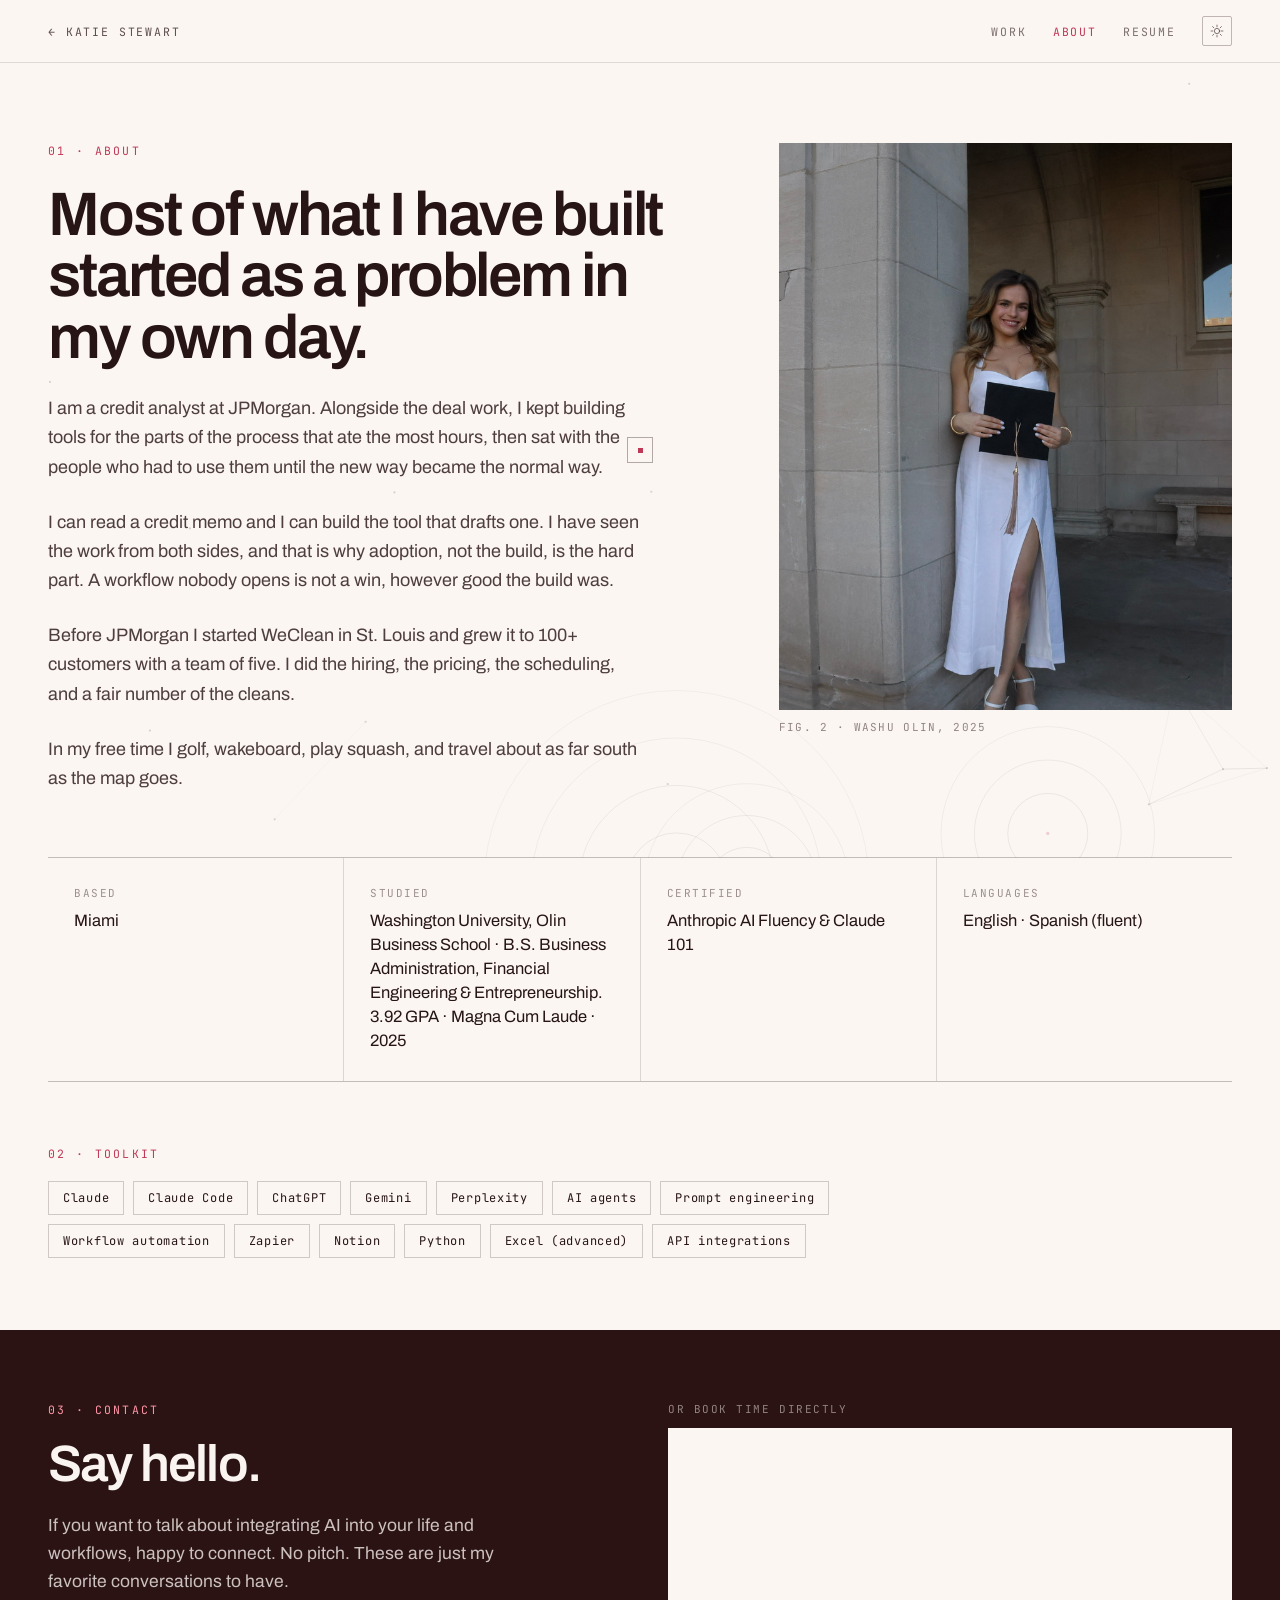
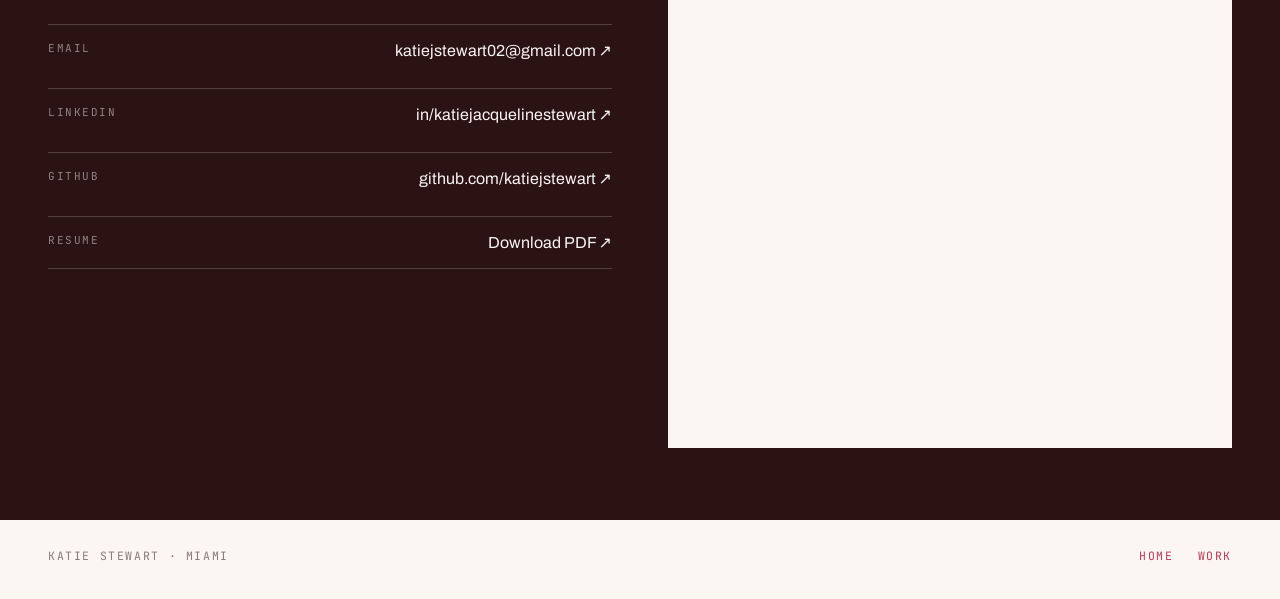
==== commit 9569b867: "Point resume links at StewartKatieResume.pdf" ====
--- a/about/index.html
+++ b/about/index.html
@@ -36,7 +36,7 @@
     <nav class="site-nav">
       <a href="/work/">Work</a>
       <span class="current" aria-current="page">About</span>
-      <a href="/Katie-Stewart-Resume.pdf" target="_blank" rel="noopener" download="StewartKatieResume.pdf">Resume</a>
+      <a href="/StewartKatieResume.pdf" target="_blank" rel="noopener" download="StewartKatieResume.pdf">Resume</a>
       <button class="theme-toggle" type="button" aria-label="Switch to dark theme">
         <svg class="icon-sun" viewBox="0 0 24 24" fill="none" stroke="currentColor" stroke-width="1.6" stroke-linecap="round" aria-hidden="true"><circle cx="12" cy="12" r="4.5"/><path d="M12 1.8v3.1M12 19.1v3.1M4.4 4.4l2.2 2.2M17.4 17.4l2.2 2.2M1.8 12h3.1M19.1 12h3.1M4.4 19.6l2.2-2.2M17.4 6.6l2.2-2.2"/></svg>
         <svg class="icon-moon" viewBox="0 0 24 24" fill="none" stroke="currentColor" stroke-width="1.6" stroke-linejoin="round" aria-hidden="true"><path d="M20.2 14.7A8.6 8.6 0 1 1 9.3 3.8a6.9 6.9 0 0 0 10.9 10.9Z"/></svg>
@@ -110,7 +110,7 @@
         <a class="contact-row" href="https://mail.google.com/mail/?view=cm&amp;fs=1&amp;to=katiejstewart02@gmail.com&amp;su=Hi%20Katie&amp;body=Hi%20Katie%2C%0A%0AI%20came%20across%20your%20site.%20I%27m%20____%20at%20____%2C%20and%20we%27re%20trying%20to%20figure%20out%20____.%0A%0AWould%20you%20be%20open%20to%20a%20short%20call%3F%0A%0AThanks%2C%0A____" target="_blank" rel="noopener"><span class="label">Email</span><span>katiejstewart02@gmail.com ↗</span></a>
         <a class="contact-row" href="https://www.linkedin.com/in/katiejacquelinestewart/" target="_blank" rel="noopener"><span class="label">LinkedIn</span><span>in/katiejacquelinestewart ↗</span></a>
         <a class="contact-row" href="https://github.com/katiejstewart" target="_blank" rel="noopener"><span class="label">GitHub</span><span>github.com/katiejstewart ↗</span></a>
-        <a class="contact-row" href="/Katie-Stewart-Resume.pdf" target="_blank" rel="noopener" download="StewartKatieResume.pdf"><span class="label">Resume</span><span>Download PDF ↗</span></a>
+        <a class="contact-row" href="/StewartKatieResume.pdf" target="_blank" rel="noopener" download="StewartKatieResume.pdf"><span class="label">Resume</span><span>Download PDF ↗</span></a>
       </div>
     </div>
     <div class="booking" data-reveal data-reveal-delay="120">
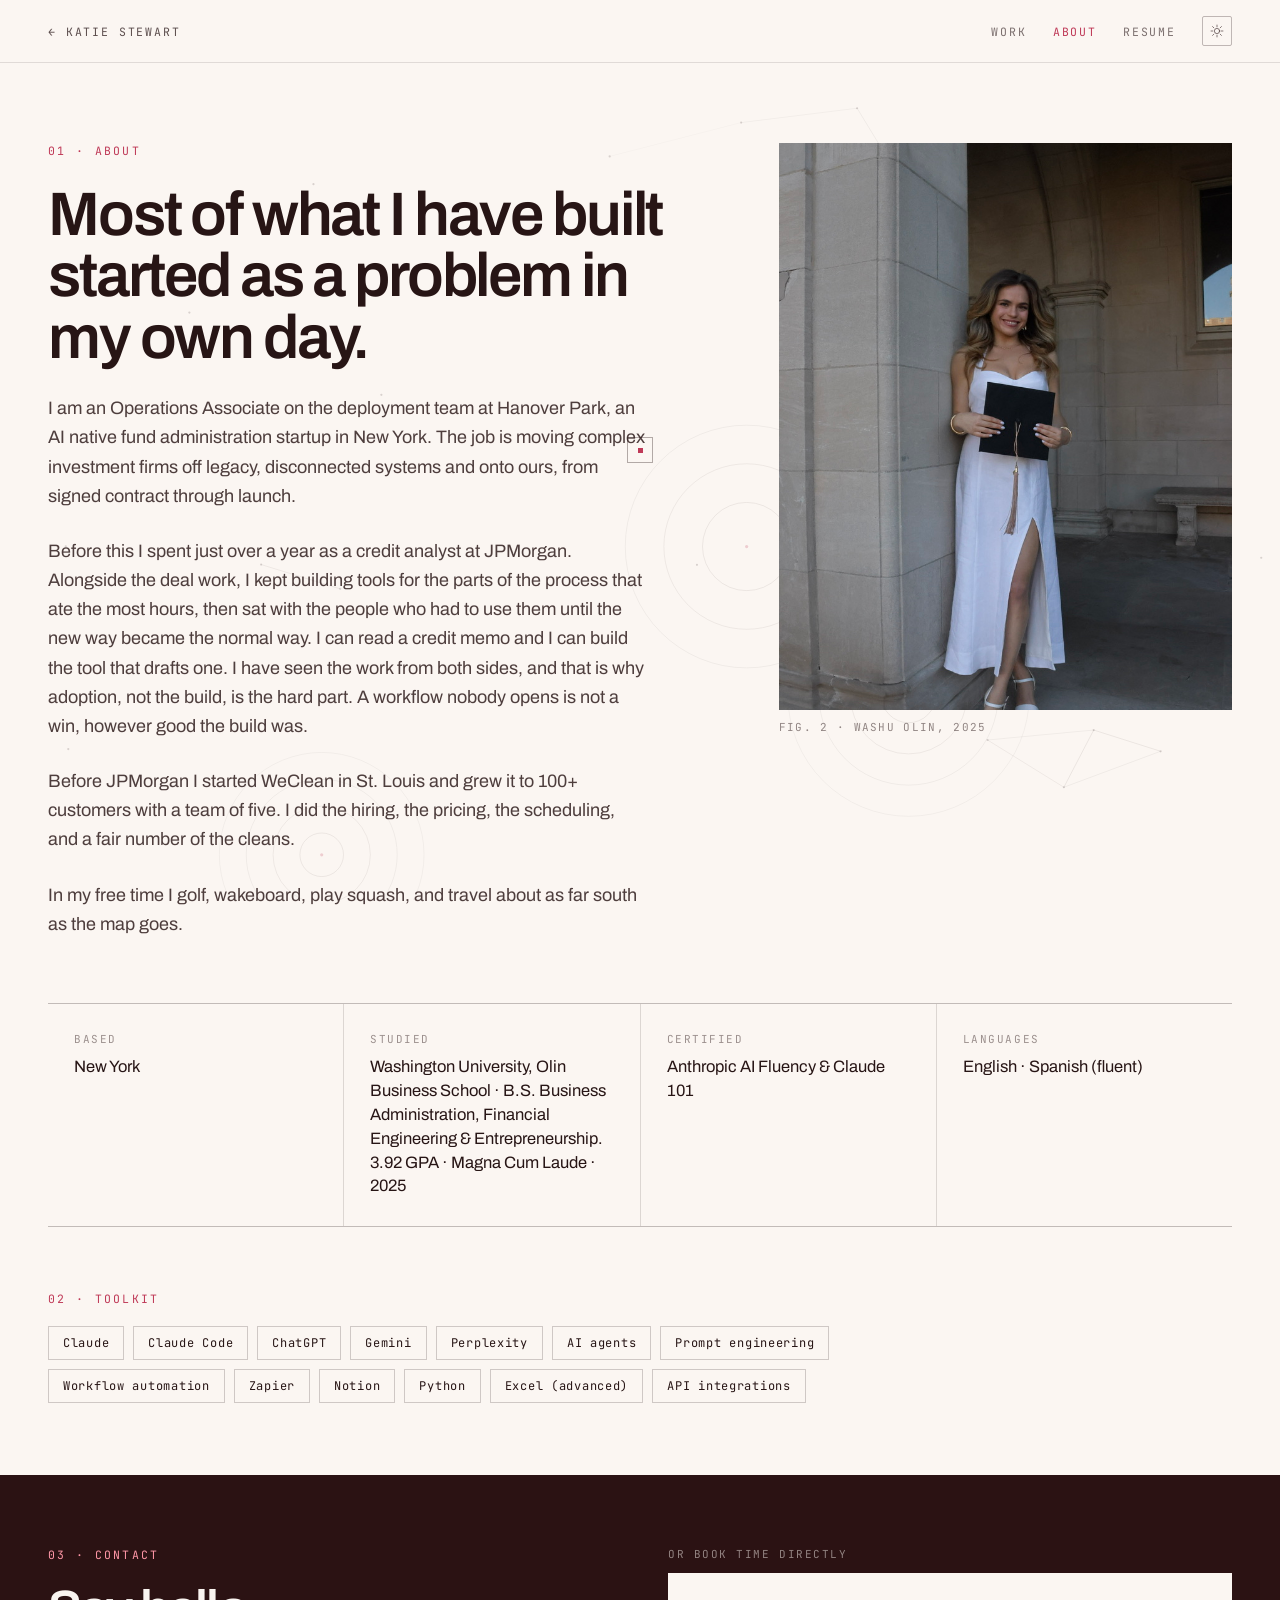
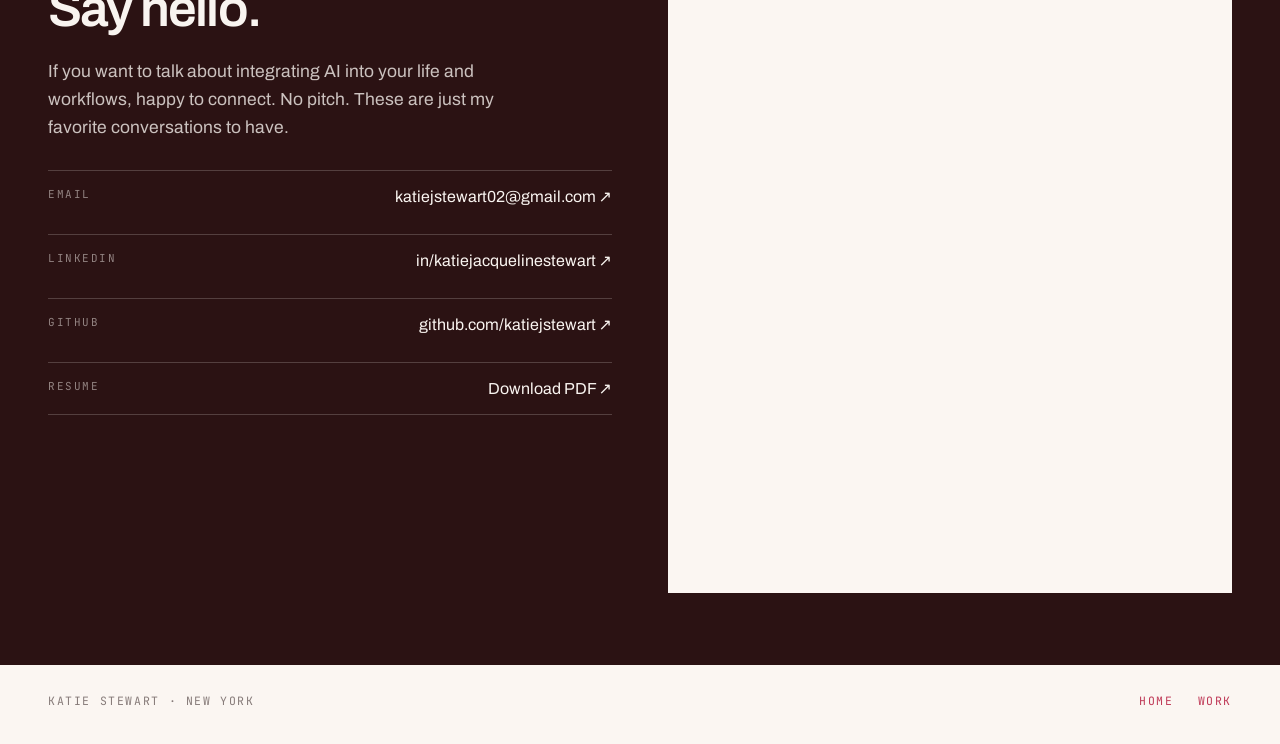
==== commit 70f71b15: "Update site for new role: Operations Associate, Deployment at Hanover Park, NYC" ====
--- a/about/index.html
+++ b/about/index.html
@@ -4,13 +4,13 @@
 <meta charset="utf-8">
 <meta name="viewport" content="width=device-width, initial-scale=1">
 <title>About · Katie Stewart</title>
-<meta name="description" content="I am a credit analyst at JPMorgan. Alongside the deal work, I kept building tools for the parts of the process that ate the most hours, then sat with the people who had to use them until the new way became the normal way.">
+<meta name="description" content="I am an Operations Associate on the deployment team at Hanover Park in New York, moving complex investment firms off legacy, disconnected systems and onto an AI native platform for fund administration.">
 <link rel="canonical" href="https://katiejstewart.github.io/about/">
 
 <meta property="og:type" content="profile">
 <meta property="og:site_name" content="Katie Stewart">
 <meta property="og:title" content="About · Katie Stewart">
-<meta property="og:description" content="I am a credit analyst at JPMorgan. Alongside the deal work, I kept building tools for the parts of the process that ate the most hours, then sat with the people who had to use them until the new way became the normal way.">
+<meta property="og:description" content="I am an Operations Associate on the deployment team at Hanover Park in New York, moving complex investment firms off legacy, disconnected systems and onto an AI native platform for fund administration.">
 <meta property="og:url" content="https://katiejstewart.github.io/about/">
 <meta property="og:image" content="https://katiejstewart.github.io/images/katie-portrait.jpg">
 <meta property="og:image:width" content="724">
@@ -48,8 +48,8 @@
     <div class="bio-copy" data-reveal>
       <span class="eyebrow">01 · About</span>
       <h1>Most of what I have built started as a problem in my own day.</h1>
-      <p>I am a credit analyst at JPMorgan. Alongside the deal work, I kept building tools for the parts of the process that ate the most hours, then sat with the people who had to use them until the new way became the normal way.</p>
-      <p>I can read a credit memo and I can build the tool that drafts one. I have seen the work from both sides, and that is why adoption, not the build, is the hard part. A workflow nobody opens is not a win, however good the build was.</p>
+      <p>I am an Operations Associate on the deployment team at Hanover Park, an AI native fund administration startup in New York. The job is moving complex investment firms off legacy, disconnected systems and onto ours, from signed contract through launch.</p>
+      <p>Before this I spent just over a year as a credit analyst at JPMorgan. Alongside the deal work, I kept building tools for the parts of the process that ate the most hours, then sat with the people who had to use them until the new way became the normal way. I can read a credit memo and I can build the tool that drafts one. I have seen the work from both sides, and that is why adoption, not the build, is the hard part. A workflow nobody opens is not a win, however good the build was.</p>
       <p>Before JPMorgan I started WeClean in St. Louis and grew it to 100+ customers with a team of five. I did the hiring, the pricing, the scheduling, and a fair number of the cleans.</p>
       <p>In my free time I golf, wakeboard, play squash, and travel about as far south as the map goes.</p>
     </div>
@@ -65,7 +65,7 @@
     <div class="hairline-grid facts">
       <div class="fact">
         <span class="meta">Based</span>
-        <span class="fact-value">Miami</span>
+        <span class="fact-value">New York</span>
       </div>
       <div class="fact">
         <span class="meta">Studied</span>
@@ -122,7 +122,7 @@
   </section>
 
   <footer class="site-footer about-footer">
-    <span>Katie Stewart · Miami</span>
+    <span>Katie Stewart · New York</span>
     <div class="footer-links">
       <a href="/">Home</a>
       <a href="/work/">Work</a>
